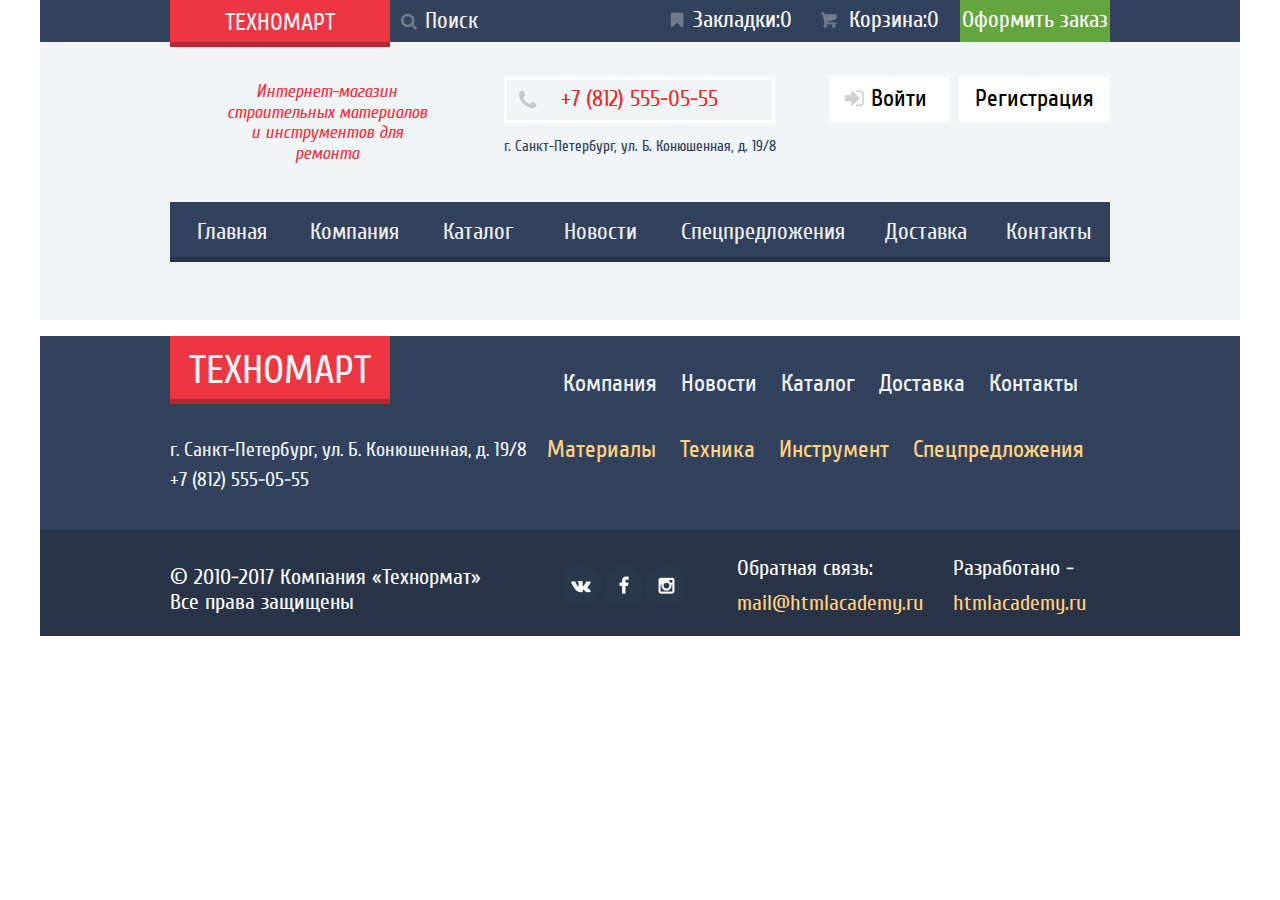
==== catalog.html @ 39a920bc "catalog" ====
<!DOCTYPE HTML>
<html>
<head>
	<meta charset="utf-8">
	<title>catalog</title>
	<link rel="stylesheet" href="css/style.css">
	<link rel="stylesheet" href="css/normalize.css">
</head>
<body>
	<div class="main">
		<header>
			<div class="topnav clearfix">
				<a href="#">
					<div class="logo">техномарт</div>
				</a>
				<div class="mainfind">
					<div class="srch"></div>					
					<form>
						<input type="search" name="find" value="" placeholder="Поиск">
					</form>
				</div>	
				<a href="#">
					<div class="bookmark">
						<div class="bkm"></div>						
						<p>Закладки:0</p>
					</div>
				</a>
				<a href="#">
					<div class="basket">
						<div class="bsk"></div>
						<p>Корзина:0</p>
					</div>
				</a>
				<a href="#">
					<div class="buy">Оформить заказ</div>
				</a>	
			</div>
			<div class="middleheader clearfix">
				<div class="mag">Интернет-магазин строительных материалов и инструментов для ремонта</div>
				<div class="phonecall">
					<img src="img/.icon-phone.png" alt="звонок" width="" height="" class="phone">
					<div class="number">+7 (812) 555-05-55</div>
					<p>г. Санкт-Петербург, ул. Б. Конюшенная, д. 19/8</p>
				</div>
				<div class="authentication">
					<a href="#">
						<div class="enter">
							<div class="login"></div>							
							<p>Войти</p>
						</div>
					</a>
					<a href="#">	
						<div class="reg">Регистрация</div>
					</a>	
				</div>
			</div>
			<br>		
			<nav class="clearfix">
				<a href="index.html">
					<div class="list">Главная</div>
				</a>
				<a href="#">
					<div class="list">Компания</div>
				</a>
				<a href="catalog.html">
					<div class="list">Каталог</div>
				</a>
				<a href="#">
					<div class="list">Новости</div>
				</a>
				<a href="#">
					<div class="list2">Спецпредложения</div>
				</a>
				<a href="#">
					<div class="list">Доставка</div>
				</a>
				<a href="#">
					<div class="list">Контакты</div>
				</a>				
			</nav>
		</header>
		



		<footer>
			<div class="subfooter1">
				<div class="navfooter1">
					<a href="#">
						<div class="logo2">техномарт</div>						
					</a>
					<ul>
						<li><a href="#">Компания</a></li>
						<li><a href="#">Новости</a></li>
						<li><a href="#">Каталог</a></li>
						<li><a href="#">Доставка</a></li>
						<li><a href="#">Контакты</a></li>
					</ul>	
				</div>
				<div class="navfooter2">
					<p>г. Санкт-Петербург, ул. Б. Конюшенная, д. 19/8<br>+7 (812) 555-05-55</p>
					<ul>
						<li><a href="#">Материалы</a></li>
						<li><a href="#">Техника</a></li>
						<li><a href="#">Инструмент</a></li>
						<li><a href="#">Спецпредложения</a></li>
					</ul>
				</div>
			</div>				
			<div class="subfooter2">
				<div class="info2">
					<p>&copy; 2010-2017 Компания &laquo;Технормат&raquo;<br>Все права защищены</p>
					<div class="social">
						<a href="#" class="vk"></a>
						<a href="#" class="facebook"></a>
						<a href="#" class="instagramm"></a>
					</div>	
					<div class="mail">
						<p>Обратная связь:</p>
						<a href="#">mail@htmlacademy.ru</a>
					</div>
					<div class="site">	
						<p>Разработано - </p>
						<a href="#">htmlacademy.ru</a>
					</div>		
				</div>	
			</div>
		</footer>
	</div>
	<script src="js/script.js">
	</script>					
</body>
</html>
---- css/style.css ----
@font-face {
	font-family: "cuprum";
	src: url("../css/cuprum.ttf");
}
@font-face {
	font-family: "cuprum-italic";
	src: url("../css/cuprum-italic.ttf");
}
@font-face {
	font-family: "cuprum-bold";
	src: url("../css/cuprum-bold.ttf");
}
html {
	margin: 0px;
	padding: 0px;
}
body {
	margin: 0px;
	padding: 0px;
}
.clearfix {
    clear: both;
}
.main {
	width: 1200px;
	margin: 0px auto;
	background-color: #ffffff;
}
header {
	width: 1200px;
	height: 320px;
	background-color: #f1f5f7;
}
.topnav {
	width: 1070px;
	height: 42px;
	padding-left: 130px;
	margin-bottom: 0px;
	background-color: #32425c;
}
.logo {
	width: 220px;
	height: 42px;
	float: left;
	background-color: #ee3643;
	border-bottom: 5px solid #b52933;
	text-transform: uppercase;
	text-align: center;
	line-height: 1.9em;
	font-family: "cuprum";
	font-size: 24px;
	color: 	#f1f2f4;
}
.logo:hover {
	background-color: #ca2c37;
}
.logo:active {
	background-color: #ba2732;
}
.mainfind {
	float:left;
}
.srch {	
	position: relative;
	top: 13px;
	left: 10px;
	float: left;	
	width: 17px;
	height: 17px;	
	background-image: url("../img/.icon-search.png");
	background-repeat: no-repeat;
	z-index: 1; 
}
input[placeholder] {
	position: relative;
	top: -17px;
	width: 270px;
	height: 42px;
	padding-left: 35px;
	padding-right: 20px;	
	background-color: #35425c;
	font-size: 23px;
	font-family: "cuprum";		
	border: none;
	outline: none;
}
input::-webkit-input-placeholder {color:#f0f1f2;}
input:focus::-webkit-input-placeholder {color: gray}
input::-moz-placeholder          {color:#f0f1f2;}
input:-moz-placeholder           {color:#f0f1f2;}
input:-ms-input-placeholder      {color:#f0f1f2;}
input[placeholder]:hover {
	background-color: #263041;
}
.mainfind:hover .srch {
	background-image: url("../img/.icon-search white.png");
	background-repeat: no-repeat;
}
input[placeholder]:focus {
	background-color: #ffffff;	
	background-image: url("../img/.icon-search red.png");
	background-position: 10px 13px;
	background-repeat: no-repeat;
	z-index: 2;	
}
.bookmark {
	width: 150px;
	height: 42px;
	font-size: 23px;
	font-family: "cuprum";
	text-align: center;
	float: left;	
}
.bkm {
	float: left;
	position: relative;
	top: 12px;
	left: 10px;
	width: 14px;
	height: 16px;
	background-image: url("../img/.icon-bookmark.png");	
	background-repeat: no-repeat;
}
.bookmark > p {
	color:#ffffff;
	padding: 0px;
	margin: 0px;
	line-height: 1.8em;
}
.bookmark:hover {
	background-color: #212a3a;
}
.bookmark:hover .bkm {
	background-image: url("../img/.icon-bookmark white.png");	
	background-repeat: no-repeat;
}
.bookmark:active {
	background-color: #161d29;	
}
.bookmark:active .bkm {
	background-color: #161d29;
	background-image: url("../img/.icon-bookmark.png");	
	background-repeat: no-repeat;	
}
.bookmark > p:active {
	color:#999ca1;
} 
.basket {
	width: 150px;
	height: 42px;
	font-size: 23px;
	font-family: "cuprum";
	text-align: center;
	float: left;
}
.bsk {
	float: left;
	position: relative;
	top: 12px;
	left: 10px;
	width: 17px;
	height: 16px;
	background-image: url("../img/.icon-basket.png");	
	background-repeat: no-repeat;
}
.basket > p {
	color:#ffffff;
	padding: 0px;
	margin: 0px;
	line-height: 1.8em;
}
.basket:hover {
	background-color: #212a3a;
}
.basket:hover .bsk {
	background-color: #212a3a;
	background-image: url("../img/.icon-basket white.png");	
	background-repeat: no-repeat;
}
.basket:active {
	background-color: #161d29;	
}
.basket:active .bsk {
	background-color: #161d29;		
	background-image: url("../img/.icon-basket.png");	
	background-repeat: no-repeat;
}
.basket > p:active {
	color:#999ca1;
}
.buy {
	width: 150px;
	height: 42px;
	font-size: 23px;
	color:#ffffff;
	font-family: "cuprum";
	text-align: center;
	line-height: 1.8em;
	float: left;
	background-color: #63a63e;
}
.buy:hover {
	background-color: #5fbb2d;
}
.buy:active {
	color: #a4bf94;
	background-color: #63a63e;
}
.middleheader {
	position: relative;
	top: -17px;
	width: 940px;
	margin: 0px auto;
}
.mag {
	width: 213px;
	height: 70px;
	float: left;
	text-align: center;
	font-family: "cuprum-italic";
	font-size: 18px;
	color: #ee3643;
	padding: 50px;
	padding-top: 40px;
}
.phonecall {
	width: 313px;
	height: 125px;
	padding-top: 35px;
	float: left;
	text-align: center;
}
.phonecall > p {
	font-family: "cuprum";
	font-size: 15px;
	color: #32425c;
}
.number {
	width: 265px;
	height: 40px;
	margin: 0px auto;
	border: 3px solid #ffffff;
	color: #e9292a;
	font-family: "cuprum";
	font-size: 23px;
	line-height: 1.7em;
}
.phone {
	float: left;
	position: relative;
	top: 13px;
	left: 35px;
}
.authentication {
	width: 280px;
	height: 125px;
	padding-left: 33px;
	padding-right: 0px;
	padding-top: 35px;
	float: left;
	text-align: center;
}
.login {
	float: left;
	position: relative;
	margin: 0px;
	padding: 0px;
	width: 20px;
	height: 17px;	
	top: 13px;
	left: 15px;
	background-image: url("../img/.icon-login.png");	
	background-repeat: no-repeat;	
}
.enter {
	width: 120px;
	height: 45px;
	background-color: #ffffff;
	float: left;	
	margin-right: 10px;
}
.enter p {
	margin: 0px;
	padding: 0px;
	font-family: "cuprum";
	font-size: 24px;
	color: #000000;
	line-height: 1.8em;
}
.enter:hover .login{
	background-image: url("../img/.icon-login blue.png");	
	background-repeat: no-repeat;	
}
.enter:hover p {
	color: #ee3643;
}
.enter > p:active {
	color: #b2b2b2;
}
.enter:active .login{
	color: #b2b2b2;
	background-image: url("../img/.icon-login.png");	
	background-repeat: no-repeat;
}
.reg {
	width: 150px;
	height: 45px;
	background-color: #ffffff;
	float: left;
	font-family: "cuprum";
	font-size: 24px;
	color: #000000;
	line-height: 1.8em;
}
.reg:hover {
	color: #ee3643;
}
.reg:active {
	color: #b2b2b2;
}
nav {
	position: relative;
	top: -17px;
	width: 940px;
	height: 55px;
	margin: 0px auto;
	background-color: #32425c;
	font-family: "cuprum";
	font-size: 23px;
	text-align: center;
	border-bottom: 5px solid #293449;
}
nav > a {
	text-decoration: none;
	color: #f1f2f4;
}
.list {
	width: 123px;
	line-height: 60px;
	float: left;
}
.list:hover {
	background-color: #293449;
}
.list2 {
	width: 202px;
	line-height: 60px;
	float: left;
}
.list2:hover {
	background-color: #293449;
}
a:active {
	color: #868c95;
}
.banner {
	width: 940px;
	margin: 0px auto;
}
.materials {
	width: 300px;
	height: 123px;
	background-color: #f6b22d;
	float: left;
	margin-top: 60px;
	margin-right: 20px;
}
.materials > p {
	position: relative;
	top: -9px;
	left: 25px;
	font-family: "cuprum-bold";
	font-size: 32px;
	color: #ffffff;
}
.btn1 {
	position: relative;
	top: -32px;
	left: 25px;
	float: left;
	width: 135px;
	height: 38px;
	background-color: #dda028;
	float: left;
	text-align: center;
	text-transform: uppercase;
	line-height: 2.1em;
	font-family: "cuprum";
	font-size: 19px;
	color: #ffffff;
	border-radius: 3px;
}
.btn1:hover {
	background-color: #cccccc;
}
.btn1:active {
	background-color: #b2b2b2;
}
.mrt {
	position: relative;
	top: -67px;
	left: 80px;
}
.new {
	position: relative;
	top: -106px;
	left: 57px;
}
.tools {
	margin-top: 60px;
	margin-right: 20px;
	width: 300px;
	height: 123px;
	background-color: #4aafde;
	float: left;
}
.tools > p {
	position: relative;
	top: -9px;
	left: 25px;
	font-family: "cuprum-bold";
	font-size: 32px;
	color: #ffffff;
}
.tl {
	position: relative;
	top: -67px;
	left: 60px;
}
.btn2 {
	position: relative;
	top: -32px;
	left: 25px;
	float: left;
	width: 135px;
	height: 38px;
	background-color: #429dc7;
	float: left;
	text-align: center;
	text-transform: uppercase;
	line-height: 2.1em;
	font-family: "cuprum";
	font-size: 19px;
	color: #ffffff;
	border-radius: 3px;
}
.btn2:hover {
	background-color: #cccccc;
}
.btn2:active {
	background-color: #b2b2b2;
}
.technics {
	margin-top: 60px;
	width: 300px;
	height: 123px;
	background-color: #cc79d1;
	float: left;
}
.technics > p {
	position: relative;
	top: -9px;
	left: 25px;
	font-family: "cuprum-bold";
	font-size: 32px;
	color: #ffffff;
}
.tech {
	position: relative;
	top: -67px;
	left: 60px;
}
.btn3 {
	position: relative;
	top: -32px;
	left: 25px;
	float: left;
	width: 135px;
	height: 38px;
	background-color: #b76dbc;
	float: left;
	text-align: center;
	text-transform: uppercase;
	line-height: 2.1em;
	font-family: "cuprum";
	font-size: 19px;
	color: #ffffff;
	border-radius: 3px;
}
.btn3:hover {
	background-color: #cccccc;
}
.btn3:active {
	background-color: #b2b2b2;
}
.slider {
	width: 620px;
	height: 266px;
	margin-top: 20px;
	margin-right: 20px;
	float: left;
	background-image: url("../img/slider1.png");
}
.sale {
	margin-top: 20px;
	width: 300px;
	height: 123px;
	background-color: #85d179;
	float: left;
}
.sale > p {
	position: relative;
	top: -9px;
	left: 25px;
	font-family: "cuprum-bold";
	font-size: 32px;
	color: #ffffff;
}
.sl {
	position: relative;
	top: -67px;
	left: 60px;
}
.btn5 {
	position: relative;
	top: -32px;
	left: 25px;
	float: left;
	width: 135px;
	height: 38px;
	background-color: #77bc6d;
	float: left;
	text-align: center;
	text-transform: uppercase;
	line-height: 2.1em;
	font-family: "cuprum";
	font-size: 19px;
	color: #ffffff;
	border-radius: 3px;
}
.btn5:hover {
	background-color: #cccccc;
}
.btn5:active {
	background-color: #b2b2b2;
}
.delivery {
	margin-top: 20px;
	margin-bottom: 53px;
	width: 300px;
	height: 123px;
	background-color: #f6b22d;
	float: left;
}
.delivery > p {
	position: relative;
	top: -9px;
	left: 25px;
	font-family: "cuprum-bold";
	font-size: 32px;
	color: #ffffff;
}
.dlv {
	position: relative;
	top: -67px;
	left: 60px;
}
.btn6 {
	position: relative;
	top: -32px;
	left: 25px;
	float: left;
	width: 135px;
	height: 38px;
	background-color: #dda028;
	float: left;
	text-align: center;
	text-transform: uppercase;
	line-height: 2.1em;
	font-family: "cuprum";
	font-size: 19px;
	color: #ffffff;
	border-radius: 3px;
}
.btn6:hover {
	background-color: #cccccc;
}
.btn6:active {
	background-color: #b2b2b2;
}
.product {
	width: 940px;
	margin: 0px auto;
}
.popular {
	width: 940px;
	height: 90px;
	margin: 0px auto;
	background-color: #f7f3ec;
}
.popular > p {
	display: block;
	float: left;
	margin-top: 24px;
	margin-left: 30px;
	margin-bottom: 0px;	
	padding: 0px;
	font-family: "cuprum";
	font-size: 40px;
	text-transform: uppercase;
	color: #32425c;
}
.popbtn {
	position: relative;
	top: 25px;
	right: 24px;
	width: 253px;
	height: 38px;
	float: right;
	background-color: #ee3643;
	font-family: "cuprum";
	font-size: 19px;
	line-height: 2.2em;
	text-transform: uppercase;
	color: #fde4e6;
	text-align: center;
	border-radius: 3px;	
}
a {
	text-decoration: none;
}
.popbtn:hover {
	background-color: #ca2c37;
}
.popbtn:active {
	background-color: #ba2732;
}
.img {
	width: 215px;
	height: 170px;
	margin: 0px auto;
	border: 1px solid #ffffff;
}
.caption {
	position: relative;
	top: 0px;
	width: 216px;
	margin: 0px auto;
}
.itembtn1 {
	display: none;
	position: relative;
	top: -150px;
	left: 42px;	
	width: 135px;
	height: 36px;
	margin: 0px;
	padding: 0px;
	background-color: #63a63e;
	color: #ffffff;
	font-family: "cuprum";
	font-size: 19px;
	text-align: center;
	text-transform: uppercase;
	line-height: 2.1em;
	border-radius: 3px;
	cursor: pointer;
	box-shadow: 0px 4px 0px 0px #367315;
}
.itembtn1:hover {
	background-color: #5fbb2d;
} 
.itembtn1:hover .bsk {
	background-color: #5fbb2d;
	background-image: url("../img/.icon-basket white.png");	
	background-repeat: no-repeat;
} 
.itembtn1:active {
	background-color: #518534;	
}
.itembtn1:active .bsk{
	background-color: #518534;
	background-image: url("../img/.icon-basket.png");	
	background-repeat: no-repeat;
}
.itembtn2 {
	display: none;
	position: relative;
	top: -140px;
	left: 42px;	
	width: 129px;
	height: 32px;
	background-color: #ffffff;
	color: #32425c;
	font-family: "cuprum";
	font-size: 19px;
	text-align: center;
	text-transform: uppercase;
	line-height: 1.7em;
	border-radius: 3px;
	cursor: pointer;
	border: 3px solid #63a63e;
}
.itembtn2:hover {
	border: 3px solid #32425c;
} 
.itembtn2:active {
	border: 3px solid #c1c6ce;
	color: #c1c6ce;
}
.pic1 {
	position: relative;
	
}
.pic2 {
	position: relative;
	top: 25px;	
}
.pic3 {
	position: relative;
	top: 15px;
}
.pic4 {
	position: relative;
	top: 25px;
}	
.item {
	width: 216px;
	height: 316px;
	margin-top: 20px;
	margin-right: 20px; 
	margin-bottom: 21px;
	float: left;
	text-align: center;
	border: 2px solid #e5e5e5;
}
.item:hover {
	box-shadow: 0px 0px 20px 2px gray;
	border: 2px solid #ffffff;
}
.item:hover .pic1 {
	display: none;
}
.item:hover .pic2 {
	display: none;
}
.item:hover .pic3 {
	display: none;
}
.item:hover .pic4 {
	display: none;
}
.item:hover .itembtn1 {
	display: block;
	top: 25px;
}
.item:hover .itembtn2 {
	display: block;
	top: 35px;
}
.item > a {
	cursor: default;
}
.item:nth-child(5) {
	margin-right: 0px;
}
.name {
	margin: 0px;
	padding: 0px;
	font-family: "cuprum";
	font-size: 24px;
	color: #000000;
}
.pricethrough {
	margin: 0px;
	padding: 0px;
	font-family: "cuprum";
	font-size: 23px;
	color: #999999;
	text-decoration: line-through;
}
.price {
	position: relative;
	top: 0px;
	left: 38px;
	width: 140px;
	height: 38px;
	font-family: "cuprum";
	font-size: 23px;
	text-align: center;
	line-height: 1.7em;
	color: #ffffff;
	background-image: url("../img/price.png");
}
.itemnew {
	position: relative;
	top: -2px;
	left: 80px;
	z-index: 1;
}
.img4 {
	position: relative;
	top: -64px;
	width: 215px;
	height: 170px;
	margin: 0px auto;
	border: 1px solid #ffffff;
}
.caption4 {
	position: relative;
	top: -64px;
	width: 216px;
	margin: 0px auto;
}
.pricethrough4 {
	margin: 27px;
	/*padding: 0px;*/
	font-family: "cuprum";
	font-size: 23px;
	color: #999999;
	text-decoration: line-through;
}
.manufacture {
	width: 940px;
	margin: 0px auto;
}
.brand1 {
	width: 214px;
	height: 85px;
	margin-top: 20px;
	margin-right: 20px;
	text-align: center;
	padding-top: 54px;
	float: left;
	border: 3px solid #e5e5e5; 
}
.brand1:hover {
	box-shadow: 0px 0px 20px 2px gray;
	border: 3px solid #ffffff;
}
.brand1:active {
	opacity: 0.5;
}
.brand2 {
	width: 214px;
	height: 89px;
	margin-top: 20px;
	margin-right: 20px;
	text-align: center;
	padding-top: 50px;
	float: left;
	border: 3px solid #e5e5e5; 
}
.brand2:hover {
	box-shadow: 0px 0px 20px 2px gray;
	border: 3px solid #ffffff;
}
.brand2:active {
	opacity: 0.5;
}
.brand3 {
	width: 214px;
	height: 92px;
	margin-top: 20px;
	margin-right: 20px;
	text-align: center;
	padding-top: 47px;
	float: left;
	border: 3px solid #e5e5e5; 
}
.brand3:hover {
	box-shadow: 0px 0px 20px 2px gray;
	border: 3px solid #ffffff;
}
.brand3:active {
	opacity: 0.5;
}
.brand4 {
	width: 214px;
	height: 121px;
	margin-top: 20px;
	margin-right: 0px;
	text-align: center;
	padding-top: 18px;
	float: left;
	border: 3px solid #e5e5e5; 
}
.brand4:hover {
	box-shadow: 0px 0px 20px 2px gray;
	border: 3px solid #ffffff;
}
.brand4:active {
	opacity: 0.5;
}
.brand5 {
	width: 214px;
	height: 84px;
	margin-top: 20px;
	margin-right: 20px;
	text-align: center;
	padding-top: 55px;
	float: left;
	border: 3px solid #e5e5e5; 
}
.brand5:hover {
	box-shadow: 0px 0px 20px 2px gray;
	border: 3px solid #ffffff;
}
.brand5:active {
	opacity: 0.5;
}
.brand6 {
	width: 214px;
	height: 104px;
	margin-top: 20px;
	margin-right: 20px;
	text-align: center;
	padding-top: 35px;
	float: left;
	border: 3px solid #e5e5e5; 
}
.brand6:hover {
	box-shadow: 0px 0px 20px 2px gray;
	border: 3px solid #ffffff;
}
.brand6:active {
	opacity: 0.5;
}
.brand7 {
	width: 214px;
	height: 114px;
	margin-top: 20px;
	margin-right: 20px;
	text-align: center;
	padding-top: 25px;
	float: left;
	border: 3px solid #e5e5e5; 
}
.brand7:hover {
	box-shadow: 0px 0px 20px 2px gray;
	border: 3px solid #ffffff;
}
.brand7:active {
	opacity: 0.5;
}
.brand8 {
	width: 214px;
	height: 104px;
	margin-top: 20px;
	margin-right: 0px;
	margin-bottom: 85px;
	text-align: center;
	padding-top: 35px;
	float: left;
	border: 3px solid #e5e5e5; 
}
.brand8:hover {
	box-shadow: 0px 0px 20px 2px gray;
	border: 3px solid #ffffff;
}
.brand8:active {
	opacity: 0.5;
}
.service {
	width: 1200px;
	height: 525px;
	background-color: #f2f6f8;
}
.subservice {
	position: relative;
	top: 30px;
	width: 940px;
	height: 420px;
	margin: 0px auto;
	/*border: 1px solid red;*/
}
.subservice > p {
	margin: 0px;
	padding: 0px;
}
.text1 {
	font-family: "cuprum";
	font-size: 40px;
	line-height: 2em;
	text-transform: uppercase;
	color: #000000;
}
.text2 {
	display: block;
	font-family: "cuprum";
	font-size: 17px;
	line-height: 1.5em;
	color: #000000;
}
.modal {
	width: 240px;
	height: 250px;
	margin-top: 10px;
	padding-top: 60px;
	float: left;
	/*border: 1px solid red;*/
}
.modalbtn1 {
	width: 217px;
	height: 60px;
	padding-left: 23px;
	background-color: #32425c;
	text-align: left;
	font-family: "cuprum-bold";
	font-size: 26px;
	line-height: 2.3em;
	color: #ffffff;
	cursor: pointer;
	border-top: 1px solid #405069;
	border-bottom: 1px solid #293449;
}
.modalbtn1:hover {
	background-color: #293449;
}
.modalbtn1:active {
	background-color: #ffffff;
	color: #32425c;
	border-top: 1px solid #ffffff;
	border-bottom: 1px solid #ffffff;
}
.modalbtn2 {
	width: 217px;
	height: 60px;
	padding-left: 23px;
	background-color: #32425c;
	text-align: left;
	font-family: "cuprum-bold";
	font-size: 26px;
	line-height: 2.3em;
	color: #ffffff;
	cursor: pointer;
	border-top: 1px solid #405069;
	border-bottom: 1px solid #293449;
}
.modalbtn2:hover {
	background-color: #293449;
}
.modalbtn2:active {
	background-color: #ffffff;
	color: #32425c;
	border-top: 1px solid #ffffff;
	border-bottom: 1px solid #ffffff;
}
.modalbtn3 {
	width: 217px;
	height: 60px;
	padding-left: 23px;
	background-color: #32425c;
	text-align: left;
	font-family: "cuprum-bold";
	font-size: 26px;
	line-height: 2.3em;
	color: #ffffff;
	cursor: pointer;
	border-top: 1px solid #405069;
	border-bottom: 1px solid #293449;
}
.modalbtn3:hover {
	background-color: #293449;
}
.modalbtn3:active {
	background-color: #ffffff;
	color: #32425c;
	border-top: 1px solid #ffffff;
	border-bottom: 1px solid #ffffff;
}
.window1 {	
	display: none;
	position: relative;
	top: 10px;
	left: 240px;
	width: 700px;
	height: 310px;
	border: 1px solid #f2f6f8;
	box-shadow: -3px 0 5px -4px;
	background-image: url("../img/Layer1.png");
	background-position: 233px 78px;
	background-repeat: no-repeat;
}
.window1.show{
	display: block;		
}	
.window2 {	
	display: none;	
	position: relative;
	top: 10px;
	left: 240px;
	width: 700px;
	height: 310px;
	border: 1px solid #f2f6f8;
	box-shadow: -3px 0 5px -4px;
	background-image: url("../img/Layer2.png");
	background-position: 320px 78px;
	background-repeat: no-repeat;
}
.window2.show{
	display: block;		
}
.window3 {	
	display: none;
	position: relative;
	top: 10px;
	left: 240px;
	width: 700px;
	height: 310px;
	border: 1px solid #f2f6f8;
	box-shadow: -3px 0 5px -4px;
	background-image: url("../img/Layer3.png");
	background-position: 233px 78px;
	background-repeat: no-repeat;
}
.window3.show{
	display: block;		
}
.windowtext1 {
	position: relative;
	left: -163px;
	display: block;
	font-family: "cuprum";
	font-size: 40px;
	line-height: 1.0em;
	text-transform: uppercase;
	color: #32425c;
}
.windowtext2 {
	position: relative;
	left: -163px;
	top: -15px;
	display: block;
	margin: 0px;
	padding: 0px;
	font-family: "cuprum";
	font-size: 14px;
	text-align: left;
	line-height: 1.85em;
	text-transform: uppercase;
	color: black;
}
.windowbtn {
	position: relative;
	top: 30px;
	left: 80px;
	width: 195px;
	height: 38px;
	background-color: #ee3643;
	border-radius: 3px;
	font-family: "cuprum";
	font-size: 19px;
	text-align: center;
	text-transform: uppercase;
	line-height: 2.1em;
	color: black;
}
.windowbtn:hover {	
	background-color: #ca2c37;	
}
.windowbtn:active {	
	background-color: #ba2732;	
}
.info{
	width: 1200px;
	height: 538px;
}
.subinfo {
	width: 940px;
	height: 800px;
	margin: 0px auto;
}
.infoleft {
	width: 470px;
	margin-top: 10px;
	float: left;
}
.inforight {
	width: 300px;
	margin-top: 10px;
	padding-left: 170px;
	float: left;
}
.infobtn1 {		
	width: 220px;
	height: 38px;
	background-color: #ee3643;
	border-radius: 3px;
	font-family: "cuprum";
	font-size: 19px;
	text-align: center;
	text-transform: uppercase;
	line-height: 2.1em;
	color: #fde4e6;
}
.infobtn1:hover {
	background-color: #ca2c37;
}
.infobtn1:active {
	background-color: #ba2732;
}
.infobtn2 {
	width: 300px;
	height: 38px;
	background-color: #ee3643;
	border-radius: 3px;
	font-family: "cuprum";
	font-size: 19px;
	text-align: center;
	text-transform: uppercase;
	line-height: 2.1em;
	color: #fde4e6;
}
.infobtn2:hover {
	background-color: #ca2c37;
}
.infobtn2:active {
	background-color: #ba2732;
}
.infotext1 {
	font-family: "cuprum";
	font-size: 36px;
	text-transform: uppercase;
	color: #000000;
	line-height: 1.5em;
}
.infotext2 {
	font-family: "cuprum";
	font-size: 14px;
	color: #000000;
	line-height: 1.5em;
}
.infotext3 {
	font-family: "cuprum";
	font-size: 21px;
	line-height: 1em;
	color: #000000;
}
.dash {
	color: #fb565a;
}
.map {	
	margin-top: 10px;
	margin-bottom: 34px;	
}
footer {
	width: 1200px;
	height: 300px;
}
.subfooter1 {
	width: 1200px;
	height: 194px;
	background-color: #32425c;
}
.subfooter2 {
	width: 1200px;
	height: 106px;
	background-color: #293449;
}
.navfooter1 {
	width: 940px;
	height: 63px;
	margin: 0px auto;
}
.navfooter2 {
	width: 940px;
	margin: 0px auto;
}
.logo2 {
	width: 220px;
	height: 63px;
	float: left;
	margin-right: 153px;
	margin-top: 0px;
	background-color: #ee3643;
	border-bottom: 5px solid #b52933;
	text-transform: uppercase;
	text-align: center;
	line-height: 1.7em;
	font-family: "cuprum";
	font-size: 40px;
	color: 	#f1f2f4;
}
.logo2:hover {
	background-color: #ca2c37;
}
.logo2:active {
	background-color: #ba2732;
}
li {
	display: inline-block;
	margin-left: 20px;
}
.navfooter1 a {
	font-family: "cuprum";
	font-size: 24px;
	color: #f1f5f7;
	line-height: 4em;	
}
.navfooter1 a:hover {
	text-decoration: underline;	
}
.navfooter1 a:active {
	text-decoration: underline;
	color: #929caa;	
}
.navfooter2 a {
	font-family: "cuprum";
	font-size: 24px;
	color: #ffd180;
	line-height: 2.9em;
}
.navfooter2 a:hover {
	text-decoration: underline;	
}
.navfooter2 a:active {
	text-decoration: underline;
	color: #998a6e;	
}
.navfooter2 > p {
	display: block;
	float: left;
	font-family: "cuprum";
	font-size: 20px;
	color: #f1f5f7;
	line-height: 1.5em;
}
.info2 {
	width: 940px;
	margin: 0px auto;
}
.info2 > p {
	display: block;
	position: relative;
	float: left;
	top: 35px;
	margin: 0px;
	padding: 0px;
	font-family: "cuprum";
	font-size: 22px;
	color: #ffffff;
}
.social {
	position: relative;
	top: 35px;
	float: left;
	margin-left: 80px;
	margin-right: 50px;	
}
.vk {
	display: block;
	float: left;
	width: 42px;
	height: 42px;
	background-image: url("../img/vk.png");
	background-repeat: no-repeat; 
}
.vk:hover {
	background-image: url("../img/vkred.png");
	background-repeat: no-repeat; 
}
.facebook {
	display: block;
	float: left;
	width: 42px;
	height: 42px;
	background-image: url("../img/facebook.png");
	background-repeat: no-repeat;
}
.facebook:hover {
	background-image: url("../img/facebookred.png");
	background-repeat: no-repeat; 
}
.instagramm {
	display: block;
	float: left;
	width: 42px;
	height: 42px;
	background-image: url("../img/instagramm.png");
	background-repeat: no-repeat;
}
.instagramm:hover {
	background-image: url("../img/instagrammred.png");
	background-repeat: no-repeat;
}
.mail {
	position: relative;
	top: 15px;
	float: left;
	margin-right: 30px;
}
.mail > p {
	font-family: "cuprum";
	font-size: 22px;
	color: #ffffff;
	line-height: 0.1em;
}
.mail > a {
	font-family: "cuprum";
	font-size: 22px;
	color: #ffd180;
}
.mail > a:hover {
	text-decoration: underline;
}
.mail > a:active {
	text-decoration: none;
	color: #ee3643;
}
.site {
	position: relative;
	top: 15px;
	float: left;
}
.site > p {
	font-family: "cuprum";
	font-size: 22px;
	color: #ffffff;
	line-height: 0.1em;
}
.site > a {
	font-family: "cuprum";
	font-size: 22px;
	color: #ffd180;
}
.site > a:hover {
	text-decoration: underline;
}
.site > a:active {
	text-decoration: none;
	color: #ee3643;
}
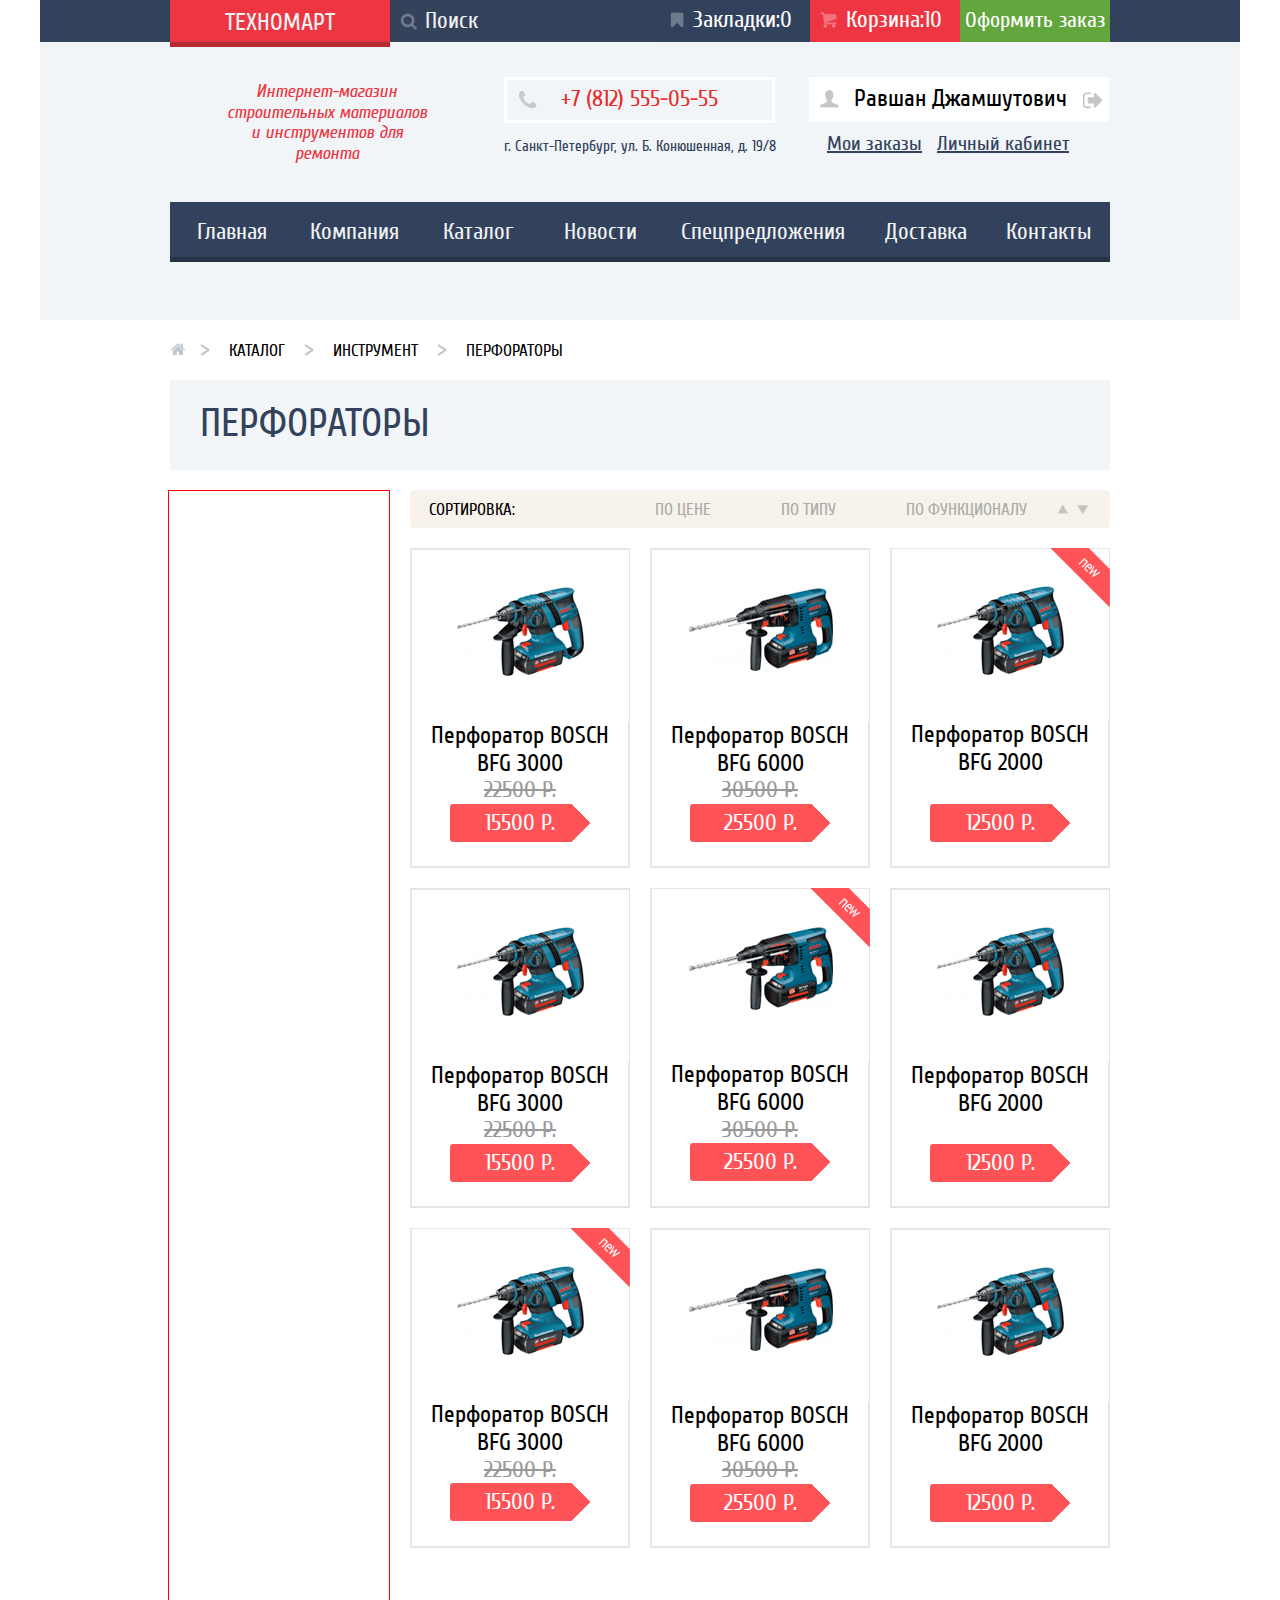
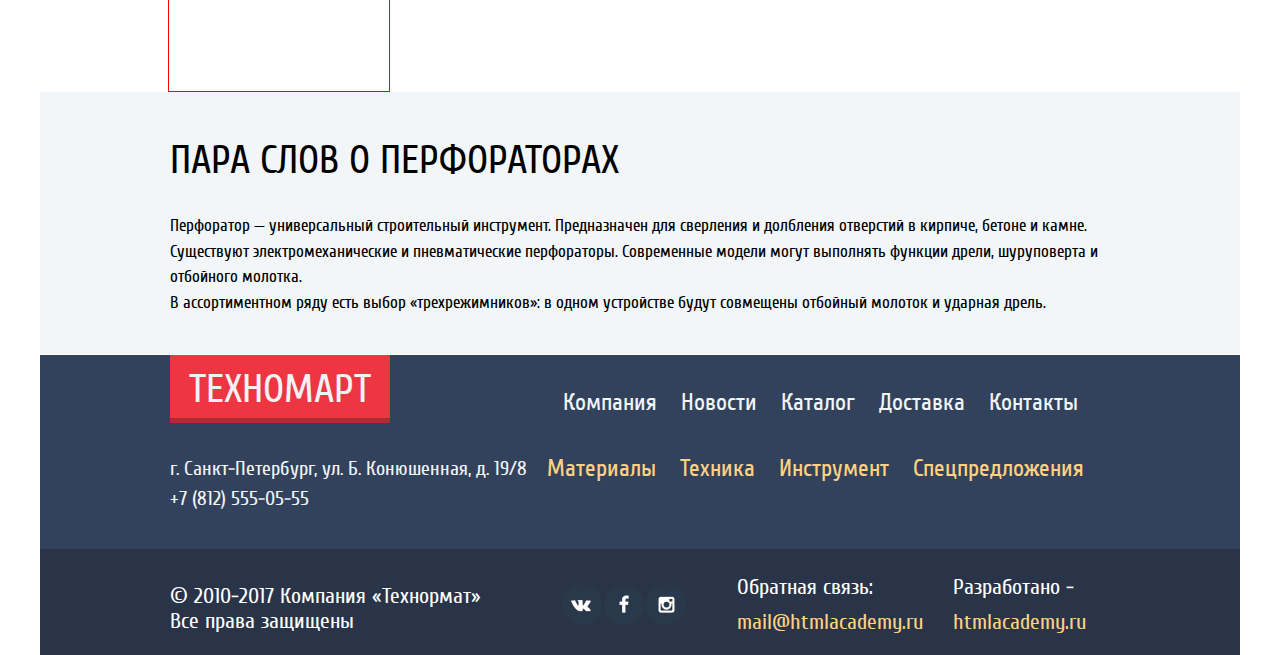
==== commit 4ab3937c: "catalog" ====
--- a/catalog.html
+++ b/catalog.html
@@ -26,9 +26,9 @@
 					</div>
 				</a>
 				<a href="#">
-					<div class="basket">
+					<div class="basket2">
 						<div class="bsk"></div>
-						<p>Корзина:0</p>
+						<p>Корзина:10</p>
 					</div>
 				</a>
 				<a href="#">
@@ -42,16 +42,18 @@
 					<div class="number">+7 (812) 555-05-55</div>
 					<p>г. Санкт-Петербург, ул. Б. Конюшенная, д. 19/8</p>
 				</div>
-				<div class="authentication">
+				<div class="authentication2">
 					<a href="#">
-						<div class="enter">
-							<div class="login"></div>							
-							<p>Войти</p>
+						<div class="private">
+							<div class="user"></div>
+							<p>Равшан Джамшутович</p>
+							<a href="#">	
+								<div class="logout"></div>
+							</a>	
 						</div>
-					</a>
-					<a href="#">	
-						<div class="reg">Регистрация</div>
 					</a>	
+					<a href="#" class="order">Мои заказы</a>
+					<a href="#" class="room">Личный кабинет</a>					
 				</div>
 			</div>
 			<br>		
@@ -79,12 +81,238 @@
 				</a>				
 			</nav>
 		</header>
-		
+		<article>
+			<div class="way">
+				<a href="#">
+					<div class="home"></div>
+				</a>	
+				<a href="#" class="wayicon">></a>
+				<a href="#" class="waytext">каталог</a>
+				<a href="#" class="wayicon">></a>
+				<a href="#" class="waytext">инструмент</a>
+				<a href="#" class="wayicon">></a>
+				<a href="#" class="waytext">перфораторы</a>
+			</div>
+			<div class="nametool">
+				<p>перфораторы</p>
+			</div>
+			<div class="market">
+				<div class="category">
 
-
-
+				</div>
+				<div class="catalog">
+					<div class="sorting">
+						<p class="sortingtext1">сортировка:</p>
+						<p class="sortingtext2">по цене</p>
+						<p class="sortingtext3">по типу</p>
+						<p class="sortingtext4">по функционалу</p>
+						<div class="sortup"></div>
+						<div class="sortdown"></div>
+					</div>
+					<div class="itemcatalog">
+						<a href="#">
+							<div class="img">
+								<img src="img/BFG3000.png" alt="BFG3000" width="" height="" class="pic2">							
+								<a href="#">
+									<div class="itembtn1">
+										<div class="bsk"></div>								
+										<p>купить</p>
+									</div>
+								</a>
+								<a href="#">	
+									<div class="itembtn2">в закладки</div>
+								</a>
+							</div>
+							<div class="caption">					
+								<p class="name">Перфоратор BOSCH BFG 3000</p>
+								<p class="pricethrough">22500 Р.</p>
+								<div class="price">15500 Р.</div>
+							</div>	
+						</a>	
+					</div>
+					<div class="itemcatalog">
+						<a href="#">
+							<div class="img">
+								<img src="img/BFG6000.png" alt="BFG6000" width="" height="" class="pic3">							
+								<a href="#">
+									<div class="itembtn1">
+										<div class="bsk"></div>								
+										<p>купить</p>
+									</div>
+								</a>
+								<a href="#">	
+									<div class="itembtn2">в закладки</div>
+								</a>
+							</div>
+							<div class="caption">					
+								<p class="name">Перфоратор BOSCH BFG 6000</p>
+								<p class="pricethrough">30500 Р.</p>
+								<div class="price">25500 Р.</div>
+							</div>	
+						</a>	
+					</div>
+					<div class="itemcatalog">
+						<a href="#">
+							<img src="img/new.png" alt="новый" width="" height="" class="itemnew">
+							<div class="img4">
+								<img src="img/BFG2000.png" alt="BFG2000" width="" height="" class="pic4">
+								<a href="#">
+									<div class="itembtn1">
+										<div class="bsk"></div>								
+										<p>купить</p>
+									</div>
+								</a>
+								<a href="#">	
+									<div class="itembtn2">в закладки</div>
+								</a>
+							</div>
+							<div class="caption4">					
+								<p class="name">Перфоратор BOSCH BFG 2000</p>
+								<p class="pricethrough4"></p>
+								<div class="price">12500 Р.</div>
+							</div>		
+						</a>	
+					</div>
+					<div class="itemcatalog">
+						<a href="#">
+							<div class="img">
+								<img src="img/BFG3000.png" alt="BFG3000" width="" height="" class="pic2">							
+								<a href="#">
+									<div class="itembtn1">
+										<div class="bsk"></div>								
+										<p>купить</p>
+									</div>
+								</a>
+								<a href="#">	
+									<div class="itembtn2">в закладки</div>
+								</a>
+							</div>
+							<div class="caption">					
+								<p class="name">Перфоратор BOSCH BFG 3000</p>
+								<p class="pricethrough">22500 Р.</p>
+								<div class="price">15500 Р.</div>
+							</div>	
+						</a>	
+					</div>
+					<div class="itemcatalog">
+						<a href="#">
+							<img src="img/new.png" alt="новый" width="" height="" class="itemnew">
+							<div class="img4">
+								<img src="img/BFG6000.png" alt="BFG6000" width="" height="" class="pic3">							
+								<a href="#">
+									<div class="itembtn1">
+										<div class="bsk"></div>								
+										<p>купить</p>
+									</div>
+								</a>
+								<a href="#">	
+									<div class="itembtn2">в закладки</div>
+								</a>
+							</div>
+							<div class="caption4">					
+								<p class="name">Перфоратор BOSCH BFG 6000</p>
+								<p class="pricethrough">30500 Р.</p>
+								<div class="price">25500 Р.</div>
+							</div>	
+						</a>	
+					</div>
+					<div class="itemcatalog">
+						<a href="#">
+							<div class="img">
+								<img src="img/BFG2000.png" alt="BFG2000" width="" height="" class="pic2">							
+									<a href="#">
+										<div class="itembtn1">
+											<div class="bsk"></div>								
+											<p>купить</p>
+										</div>
+									</a>
+								<a href="#">	
+									<div class="itembtn2">в закладки</div>
+								</a>
+							</div>
+							<div class="caption">					
+								<p class="name">Перфоратор BOSCH BFG 2000</p>
+								<p class="pricethrough4"></p>
+								<div class="price">12500 Р.</div>
+							</div>	
+						</a>	
+					</div>
+					<div class="itemcatalog">
+						<a href="#">
+							<img src="img/new.png" alt="новый" width="" height="" class="itemnew">
+							<div class="img4">
+								<img src="img/BFG3000.png" alt="BFG3000" width="" height="" class="pic2">							
+									<a href="#">
+										<div class="itembtn1">
+											<div class="bsk"></div>								
+											<p>купить</p>
+										</div>
+									</a>
+								<a href="#">	
+									<div class="itembtn2">в закладки</div>
+								</a>
+							</div>
+							<div class="caption4">					
+								<p class="name">Перфоратор BOSCH BFG 3000</p>
+								<p class="pricethrough">22500 Р.</p>
+								<div class="price">15500 Р.</div>
+							</div>	
+						</a>	
+					</div>
+					<div class="itemcatalog">
+						<a href="#">
+							<div class="img">
+								<img src="img/BFG6000.png" alt="BFG6000" width="" height="" class="pic3">							
+								<a href="#">
+									<div class="itembtn1">
+										<div class="bsk"></div>								
+										<p>купить</p>
+									</div>
+								</a>
+								<a href="#">	
+									<div class="itembtn2">в закладки</div>
+								</a>
+							</div>
+							<div class="caption">					
+								<p class="name">Перфоратор BOSCH BFG 6000</p>
+								<p class="pricethrough">30500 Р.</p>
+								<div class="price">25500 Р.</div>
+							</div>	
+						</a>	
+					</div>
+					<div class="itemcatalog">
+						<a href="#">
+							<div class="img">
+								<img src="img/BFG2000.png" alt="BFG2000" width="" height="" class="pic2">							
+								<a href="#">
+									<div class="itembtn1">
+										<div class="bsk"></div>								
+										<p>купить</p>
+									</div>
+								</a>
+								<a href="#">	
+									<div class="itembtn2">в закладки</div>
+								</a>
+							</div>
+							<div class="caption">					
+								<p class="name">Перфоратор BOSCH BFG 2000</p>
+								<p class="pricethrough4"></p>
+								<div class="price">12500 Р.</div>
+							</div>	
+						</a>	
+					</div>			
+				</div>	
+		</article>
+		<section class="inform clearfix">
+			<div class="word">
+				<p class="wordtext1">пара слов о перфораторах</p>
+				<p class="wordtext2">Перфоратор — универсальный строительный инструмент. Предназначен для сверления и долбления отверстий в кирпиче, бетоне и камне.</p>
+				<p class="wordtext2">Существуют электромеханические и пневматические перфораторы. Современные модели могут выполнять функции дрели, шуруповерта и отбойного молотка.</p>				
+				<p class="wordtext2">В ассортиментном ряду есть выбор «трехрежимников»: в одном устройстве будут совмещены отбойный молоток и ударная дрель.</p>	
+			</div>	
+		</section>
 		<footer>
-			<div class="subfooter1">
+			<div class="subfooter1 clearfix">
 				<div class="navfooter1">
 					<a href="#">
 						<div class="logo2">техномарт</div>						
@@ -127,7 +355,6 @@
 			</div>
 		</footer>
 	</div>
-	<script src="js/script.js">
-	</script>					
+	<script src="js/scriptcatalog.js"></script>					
 </body>
 </html>--- a/css/style.css
+++ b/css/style.css
@@ -191,11 +191,11 @@
 .buy {
 	width: 150px;
 	height: 42px;
-	font-size: 23px;
+	font-size: 22px;
 	color:#ffffff;
 	font-family: "cuprum";
 	text-align: center;
-	line-height: 1.8em;
+	line-height: 1.9em;
 	float: left;
 	background-color: #63a63e;
 }
@@ -389,6 +389,9 @@
 	font-size: 19px;
 	color: #ffffff;
 	border-radius: 3px;
+	cursor: pointer;
+	border: none;
+	outline: none;
 }
 .btn1:hover {
 	background-color: #cccccc;
@@ -443,6 +446,9 @@
 	font-size: 19px;
 	color: #ffffff;
 	border-radius: 3px;
+	cursor: pointer;
+	border: none;
+	outline: none;
 }
 .btn2:hover {
 	background-color: #cccccc;
@@ -486,6 +492,9 @@
 	font-size: 19px;
 	color: #ffffff;
 	border-radius: 3px;
+	cursor: pointer;
+	border: none;
+	outline: none;
 }
 .btn3:hover {
 	background-color: #cccccc;
@@ -493,13 +502,112 @@
 .btn3:active {
 	background-color: #b2b2b2;
 }
-.slider {
+.slider1 {
+	display: block;
 	width: 620px;
 	height: 266px;
 	margin-top: 20px;
 	margin-right: 20px;
 	float: left;
-	background-image: url("../img/slider1.png");
+	background-image: url("../img/slider1.png");	
+}
+.slider1.show {
+	display: none;
+}
+.slider2 {
+	display: none;	
+	width: 620px;
+	height: 266px;
+	margin-top: 20px;
+	margin-right: 20px;
+	float: left;
+	background-image: url("../img/slider2.png");
+}
+.slider2.show {
+	display: block;
+}
+.dots1 {
+	position: relative;
+	top: 125px;
+	left: 55px;
+	margin-right: 10px;
+}
+.dots2 {
+	position: relative;
+	top: 125px;
+	left: 55px;
+	margin-right: 10px;
+}
+.indicator1 {
+	position: relative;
+	top: 123px;
+	left: 9px;		
+}
+.indicator2 {
+	position: relative;
+	top: 123px;
+	left: 33px;		
+}
+.slidetxt1 {
+	position: relative;
+	top: 23px;
+	left: 26px;
+	display: block;
+	font-family: "cuprum-bold";
+	font-size: 40px;
+	color: #ffffff;
+	margin: 0px;
+	padding: 0px;
+	text-transform: uppercase;
+}
+.slidetxt2 {
+	position: relative;
+	top: 20px;
+	left: 26px;
+	display: block;
+	font-family: "cuprum";
+	font-size: 24px;
+	color: #ffffff;
+	margin: 0px;
+	padding: 0px;	
+}
+.slideleft, .slideleft2 {
+	position: relative;
+	top: 37px;
+	left: 25px;	
+	float: left;
+	cursor: pointer;
+}
+.slideright, .slideright2 {
+	position: relative;
+	top: 37px;
+	left: 552px;	
+	float: left;
+	cursor: pointer;
+}
+.slidebtn {
+	position: relative;
+	top: 126px;
+	left: -18px;
+	width: 195px;
+	height: 38px;
+	background-color: #ee3643;
+	border-radius: 3px;
+	font-family: "cuprum";
+	font-size: 19px;
+	text-align: center;
+	text-transform: uppercase;
+	line-height: 1.8em;
+	color: #ffffff;
+	cursor: pointer;
+	border: none;
+	outline: none;
+}
+.slidebtn:hover {
+	background-color: #ca2c37;	
+}
+.slidebtn:active {
+	background-color: #ba2732;
 }
 .sale {
 	margin-top: 20px;
@@ -537,6 +645,9 @@
 	font-size: 19px;
 	color: #ffffff;
 	border-radius: 3px;
+	cursor: pointer;
+	border: none;
+	outline: none;
 }
 .btn5:hover {
 	background-color: #cccccc;
@@ -581,6 +692,9 @@
 	font-size: 19px;
 	color: #ffffff;
 	border-radius: 3px;
+	cursor: pointer;
+	border: none;
+	outline: none;
 }
 .btn6:hover {
 	background-color: #cccccc;
@@ -624,7 +738,10 @@
 	text-transform: uppercase;
 	color: #fde4e6;
 	text-align: center;
-	border-radius: 3px;	
+	border-radius: 3px;
+	cursor: pointer;
+	border: none;
+	outline: none;	
 }
 a {
 	text-decoration: none;
@@ -664,7 +781,7 @@
 	text-transform: uppercase;
 	line-height: 2.1em;
 	border-radius: 3px;
-	cursor: pointer;
+	cursor: pointer;	
 	box-shadow: 0px 4px 0px 0px #367315;
 }
 .itembtn1:hover {
@@ -698,7 +815,7 @@
 	text-transform: uppercase;
 	line-height: 1.7em;
 	border-radius: 3px;
-	cursor: pointer;
+	cursor: pointer;	
 	border: 3px solid #63a63e;
 }
 .itembtn2:hover {
@@ -710,8 +827,7 @@
 }
 .pic1 {
 	position: relative;
-	
-}
+	}
 .pic2 {
 	position: relative;
 	top: 25px;	
@@ -1009,15 +1125,15 @@
 	font-family: "cuprum-bold";
 	font-size: 26px;
 	line-height: 2.3em;
-	color: #ffffff;
-	cursor: pointer;
+	color: #ffffff;	
 	border-top: 1px solid #405069;
 	border-bottom: 1px solid #293449;
+	cursor: pointer;	
 }
 .modalbtn1:hover {
 	background-color: #293449;
 }
-.modalbtn1:active {
+.modalbtn1.active {
 	background-color: #ffffff;
 	color: #32425c;
 	border-top: 1px solid #ffffff;
@@ -1032,15 +1148,15 @@
 	font-family: "cuprum-bold";
 	font-size: 26px;
 	line-height: 2.3em;
-	color: #ffffff;
-	cursor: pointer;
+	color: #ffffff;	
 	border-top: 1px solid #405069;
 	border-bottom: 1px solid #293449;
+	cursor: pointer;	
 }
 .modalbtn2:hover {
 	background-color: #293449;
 }
-.modalbtn2:active {
+.modalbtn2.active {
 	background-color: #ffffff;
 	color: #32425c;
 	border-top: 1px solid #ffffff;
@@ -1055,15 +1171,15 @@
 	font-family: "cuprum-bold";
 	font-size: 26px;
 	line-height: 2.3em;
-	color: #ffffff;
-	cursor: pointer;
+	color: #ffffff;	
 	border-top: 1px solid #405069;
 	border-bottom: 1px solid #293449;
+	cursor: pointer;	
 }
 .modalbtn3:hover {
 	background-color: #293449;
 }
-.modalbtn3:active {
+.modalbtn3.active {
 	background-color: #ffffff;
 	color: #32425c;
 	border-top: 1px solid #ffffff;
@@ -1084,6 +1200,9 @@
 }
 .window1.show{
 	display: block;		
+}
+.window1.hide{
+	display: none;		
 }	
 .window2 {	
 	display: none;	
@@ -1101,6 +1220,9 @@
 .window2.show{
 	display: block;		
 }
+.window2.hide{
+	display: none;		
+}
 .window3 {	
 	display: none;
 	position: relative;
@@ -1117,6 +1239,9 @@
 .window3.show{
 	display: block;		
 }
+.window3.hide{
+	display: none;		
+}
 .windowtext1 {
 	position: relative;
 	left: -163px;
@@ -1132,19 +1257,21 @@
 	left: -163px;
 	top: -15px;
 	display: block;
+	float: left;
+	width: 400px;
 	margin: 0px;
 	padding: 0px;
-	font-family: "cuprum";
-	font-size: 14px;
+	padding-left: 0px;
+	font-family: "cuprum";
+	font-size: 16px;
 	text-align: left;
-	line-height: 1.85em;
-	text-transform: uppercase;
+	line-height: 1.85em;	
 	color: black;
 }
 .windowbtn {
 	position: relative;
 	top: 30px;
-	left: 80px;
+	left: -163px;
 	width: 195px;
 	height: 38px;
 	background-color: #ee3643;
@@ -1154,7 +1281,10 @@
 	text-align: center;
 	text-transform: uppercase;
 	line-height: 2.1em;
-	color: black;
+	color: #ffffff;
+	cursor: pointer;
+	border: none;
+	outline: none;
 }
 .windowbtn:hover {	
 	background-color: #ca2c37;	
@@ -1193,6 +1323,9 @@
 	text-transform: uppercase;
 	line-height: 2.1em;
 	color: #fde4e6;
+	cursor: pointer;
+	border: none;
+	outline: none;
 }
 .infobtn1:hover {
 	background-color: #ca2c37;
@@ -1211,6 +1344,9 @@
 	text-transform: uppercase;
 	line-height: 2.1em;
 	color: #fde4e6;
+	cursor: pointer;
+	border: none;
+	outline: none;
 }
 .infobtn2:hover {
 	background-color: #ca2c37;
@@ -1227,7 +1363,7 @@
 }
 .infotext2 {
 	font-family: "cuprum";
-	font-size: 14px;
+	font-size: 16px;
 	color: #000000;
 	line-height: 1.5em;
 }
@@ -1242,7 +1378,7 @@
 }
 .map {	
 	margin-top: 10px;
-	margin-bottom: 34px;	
+	margin-bottom: 44px;	
 }
 footer {
 	width: 1200px;
@@ -1431,3 +1567,379 @@
 	text-decoration: none;
 	color: #ee3643;
 }
+.basket2 {
+	width: 150px;
+	height: 42px;
+	font-size: 23px;
+	font-family: "cuprum";
+	text-align: center;
+	float: left;
+	background-color: #ee3643;
+}
+.basket2 > p {
+	color:#ffffff;
+	padding: 0px;
+	margin: 0px;
+	line-height: 1.8em;
+}
+.basket2:hover {
+	background-color: #212a3a;
+}
+.basket2:hover .bsk {
+	background-color: #212a3a;
+	background-image: url("../img/.icon-basket white.png");	
+	background-repeat: no-repeat;
+}
+.basket2:active {
+	background-color: #161d29;	
+}
+.basket2:active .bsk {
+	background-color: #161d29;		
+	background-image: url("../img/.icon-basket.png");	
+	background-repeat: no-repeat;
+}
+.basket2 > p:active {
+	color:#999ca1;
+}
+.authentication2 {
+	width: 280px;
+	height: 125px;
+	padding-left: 13px;
+	padding-right: 0px;
+	padding-top: 35px;
+	float: left;
+	text-align: center;
+}
+.private {	
+	width: 300px;
+	height: 45px;
+	background-color: #ffffff;
+	cursor: pointer;
+}
+.private p {
+	position: relative;
+	left: 25px;	
+	display: block;
+	float: left;	
+	font-family: "cuprum";
+	font-size: 24px;
+	color: black;
+	margin: 0px;
+	line-height: 1.8em;	
+}
+.user {	
+	position: relative;
+	top: 13px;
+	left: 10px;
+	display: block;
+	float: left;
+	width: 20px;
+	height: 18px;
+	margin: 0px;
+	padding: 0px;
+	background-image: url("../img/.icon-user.png");	
+	background-repeat: no-repeat;
+}
+.logout {	
+	position: relative;
+	top: 15px;
+	left: 40px;
+	float: left;
+	width: 21px;
+	height: 17px;
+	background-image: url("../img/.icon-logout.png");	
+	background-repeat: no-repeat;
+}
+.private:hover .user {
+	background-image: url("../img/.icon-user blue.png");	
+	background-repeat: no-repeat;
+}
+.private:hover .logout {
+	background-image: url("../img/.icon-logout blue.png");	
+	background-repeat: no-repeat;
+}
+.private:active .user {
+	background-image: url("../img/.icon-user.png");	
+	background-repeat: no-repeat;
+}
+.private:active .logout {
+	background-image: url("../img/.icon-logout.png");	
+	background-repeat: no-repeat;
+}
+.private:active p {
+	color: #b2b2b2;
+}
+.order {
+	margin-top: 10px;
+	margin-right: 15px;
+	margin-left: 18px;
+	display: block;
+	float: left;
+	font-family: "cuprum";
+	font-size: 20px;
+	color: #32425c;
+	text-decoration: underline;
+}
+.order:hover {
+	color: #ee3643;
+}
+.order:active {
+	color: #b7bfc8;
+}
+.room {
+	margin-top: 10px;
+	display: block;
+	float: left;
+	font-family: "cuprum";
+	font-size: 20px;
+	color: #32425c;
+	text-decoration: underline;
+}
+.room:hover {
+	color: #ee3643;
+}
+.room:active {
+	color: #b7bfc8;
+}
+.way {
+	width: 940px;
+	height: 45px;
+	margin: 0px auto;
+	padding-top: 15px;
+}
+.waytext {
+	font-family: "cuprum";
+	font-size: 17px;
+	margin-right: 15px;
+	text-transform: uppercase;
+	color: black;
+}
+.wayicon {
+	font-family: "cuprum";
+	font-size: 25px;
+	margin-right: 15px;
+	color: #c1c6ce;
+}
+.home {
+	position: relative;
+	top: 8px;
+	display: block;
+	float: left;
+	width: 15px;
+	height: 12px;
+	margin-right: 15px;
+	background-image: url("../img/.icon-home.png");	
+	background-repeat: no-repeat;
+}
+.nametool {
+	width: 910px;
+	height: 70px;
+	margin: 0px auto;
+	background-color: #f2f6f8;
+	margin-bottom: 20px;
+	padding-left: 30px;
+	padding-top: 20px;
+}
+.nametool > p {
+	font-family: "cuprum";
+	font-size: 40px;	
+	color: #32425c;
+	margin: 0px;
+	text-transform: uppercase;
+}
+.market {
+	width: 944px;	
+	margin: 0px auto;	
+}
+.category {
+	width: 220px;
+	height: 1200px;
+	float: left;
+	border: 1px solid red;
+	margin-right: 20px; 
+}
+.catalog {
+	width: 700px;
+	height: 1200px;
+	float: left;	
+}
+.sorting {
+	width: 700px;
+	height: 38px;
+	background-color: #f7f3ec;
+	border-radius: 3px;
+	margin-bottom: 20px;
+}
+.sortingtext1 {
+	display: block;
+	float: left;
+	font-family: "cuprum";
+	font-size: 17px;	
+	color: black;
+	margin-top: 10px;
+	margin-left: 19px;
+	margin-right: 140px;
+	text-transform: uppercase;
+}
+.sortingtext2 {
+	display: block;
+	float: left;
+	font-family: "cuprum";
+	font-size: 17px;	
+	color: #acaaa5;
+	margin-top: 10px;
+	margin-right: 70px;
+	text-transform: uppercase;
+	cursor: pointer;
+}
+.sortingtext2:hover {		
+	color: black;
+	border-bottom: 1px dotted #ee3643;
+}
+.sortingtext2.active {		
+	color: #ee3643;
+	border-bottom: none;
+}
+.sortingtext3 {
+	display: block;
+	float: left;
+	font-family: "cuprum";
+	font-size: 17px;	
+	color: #acaaa5;
+	margin-top: 10px;
+	margin-right: 70px;
+	text-transform: uppercase;
+	cursor: pointer;
+}
+.sortingtext3:hover {		
+	color: black;
+	border-bottom: 1px dotted #ee3643;
+}
+.sortingtext3.active {		
+	color: #ee3643;
+	border-bottom: none;
+}
+.sortingtext4 {
+	display: block;
+	float: left;
+	font-family: "cuprum";
+	font-size: 17px;	
+	color: #acaaa5;
+	margin-top: 10px;
+	margin-right: 70px;
+	text-transform: uppercase;
+	cursor: pointer;
+}
+.sortingtext4:hover {		
+	color: black;
+	border-bottom: 1px dotted #ee3643;
+}
+.sortingtext4.active {		
+	color: #ee3643;
+	border-bottom: none;
+}
+.sortup {
+	position: relative;
+	top: 14px;
+	left: -40px;
+	width: 11px;
+	height: 10px;
+	float: left;
+	cursor: pointer;
+	background-image: url("../img/.icon-up-dir.png");	
+	background-repeat: no-repeat;
+}
+.sortup:hover {
+	background-image: url("../img/.icon-up-dir-black.png");	
+	background-repeat: no-repeat;
+}
+.sortup.active {
+	background-image: url("../img/.icon-up-dir-red.png");	
+	background-repeat: no-repeat;
+}
+.sortdown {
+	position: relative;
+	top: 5px;
+	left: -20px;
+	width: 11px;
+	height: 10px;
+	float: left;
+	cursor: pointer;
+	background-image: url("../img/.icon-down-dir.png");	
+	background-repeat: no-repeat;
+}
+.sortdown:hover {
+	background-image: url("../img/.icon-down-dir-black.png");	
+	background-repeat: no-repeat;
+}
+.sortdown.active {
+	background-image: url("../img/.icon-down-dir-red.png");	
+	background-repeat: no-repeat;
+}
+.itemcatalog {
+	width: 216px;
+	height: 316px;	
+	margin-right: 20px; 
+	margin-bottom: 20px;
+	float: left;
+	text-align: center;
+	border: 2px solid #e5e5e5;
+}
+.itemcatalog:hover {
+	box-shadow: 0px 0px 20px 2px gray;
+	border: 2px solid #ffffff;
+}
+.itemcatalog:hover .pic1 {
+	display: none;
+}
+.itemcatalog:hover .pic2 {
+	display: none;
+}
+.itemcatalog:hover .pic3 {
+	display: none;
+}
+.itemcatalog:hover .pic4 {
+	display: none;
+}
+.itemcatalog:hover .itembtn1 {
+	display: block;
+	top: 25px;
+}
+.itemcatalog:hover .itembtn2 {
+	display: block;
+	top: 35px;
+}
+.itemcatalog > a {
+	cursor: default;
+}
+.itemcatalog:nth-child(3n+4) {
+	margin-right: 0px;
+}
+.inform {
+	width: 1200px;
+	height: 262px;
+	background-color: #f2f6f8;
+	margin-bottom: -15px;
+}
+.word {	
+	width: 940px;
+	height: 257px;
+	margin: 0px auto;
+	padding-top: 5px;			
+}
+.wordtext1 {
+	font-family: "cuprum";
+	font-size: 40px;
+	color: black;
+	text-transform: uppercase;	
+	margin-bottom: 30px; 
+	padding: 0px;
+}
+.wordtext2 {
+	font-family: "cuprum";
+	font-size: 17px;
+	color: black;	
+	margin: 0px;
+	padding: 0px;
+	line-height: 1.5em;
+}
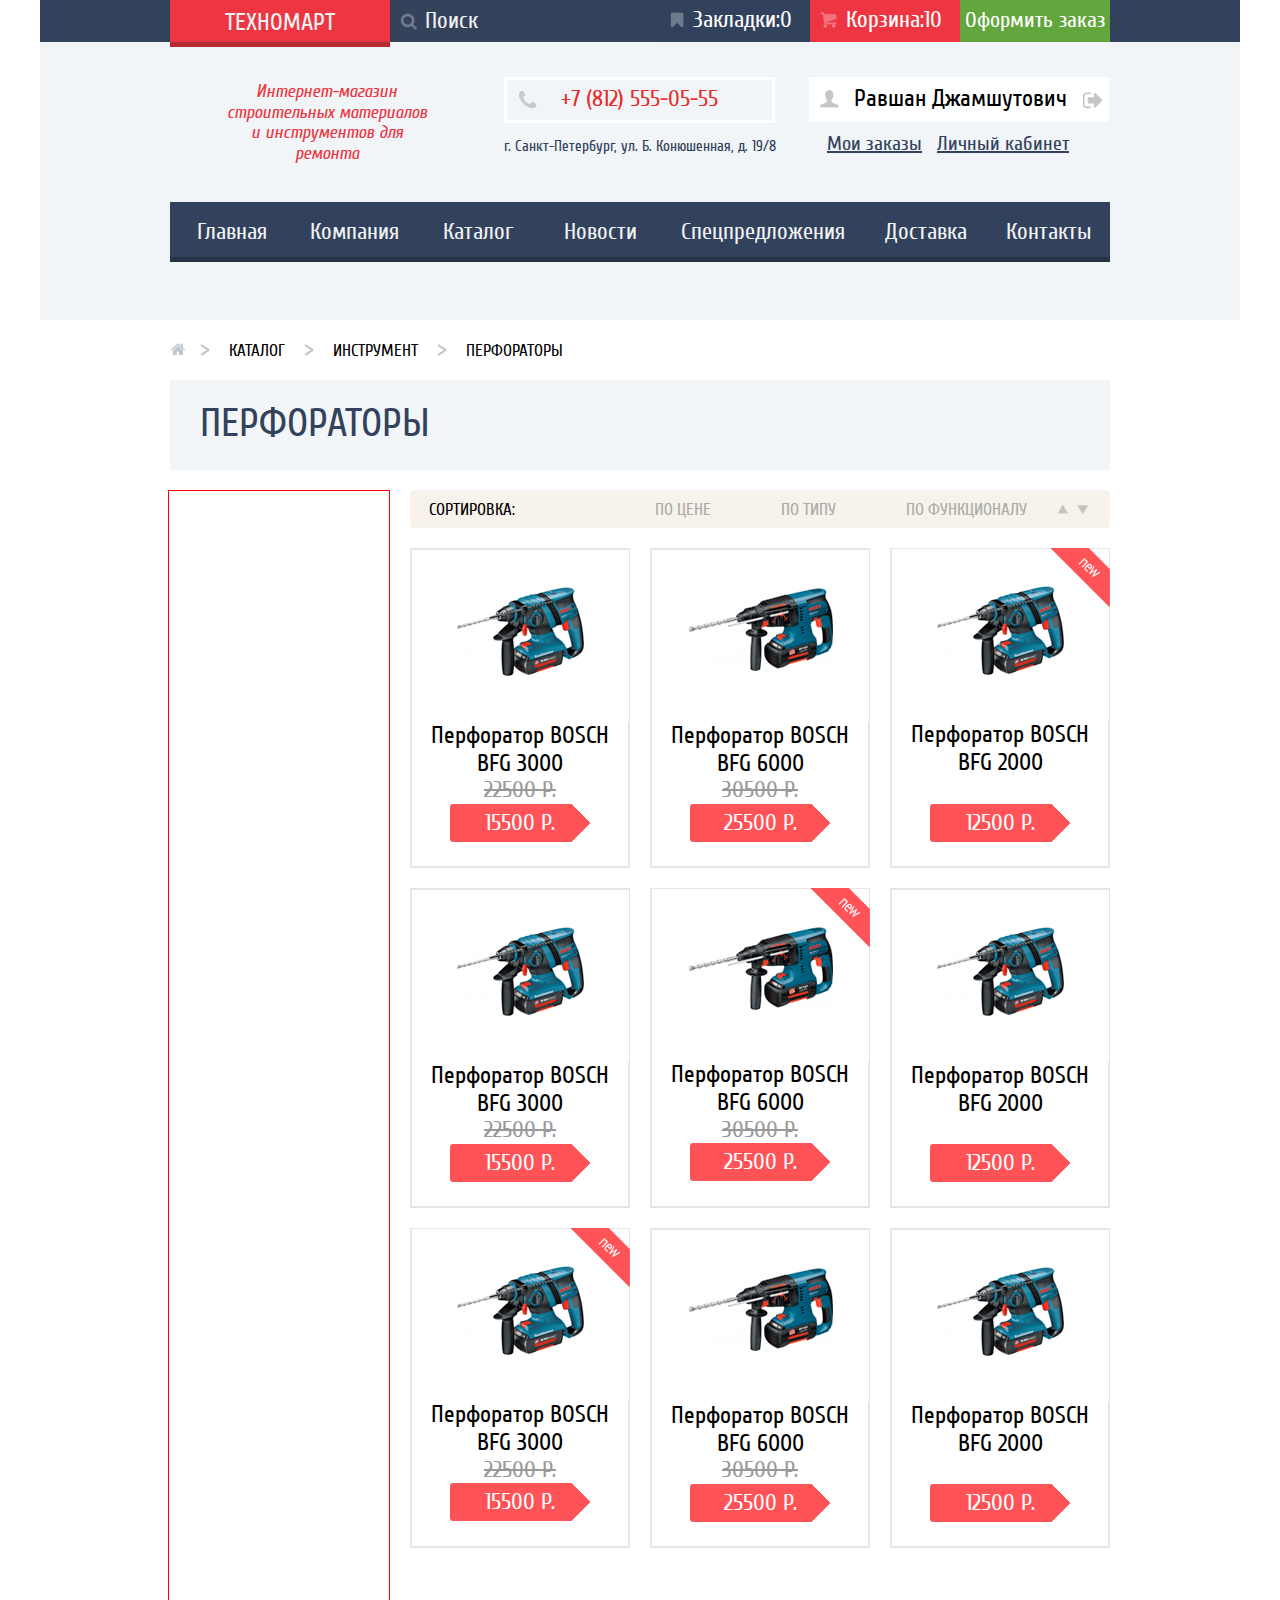
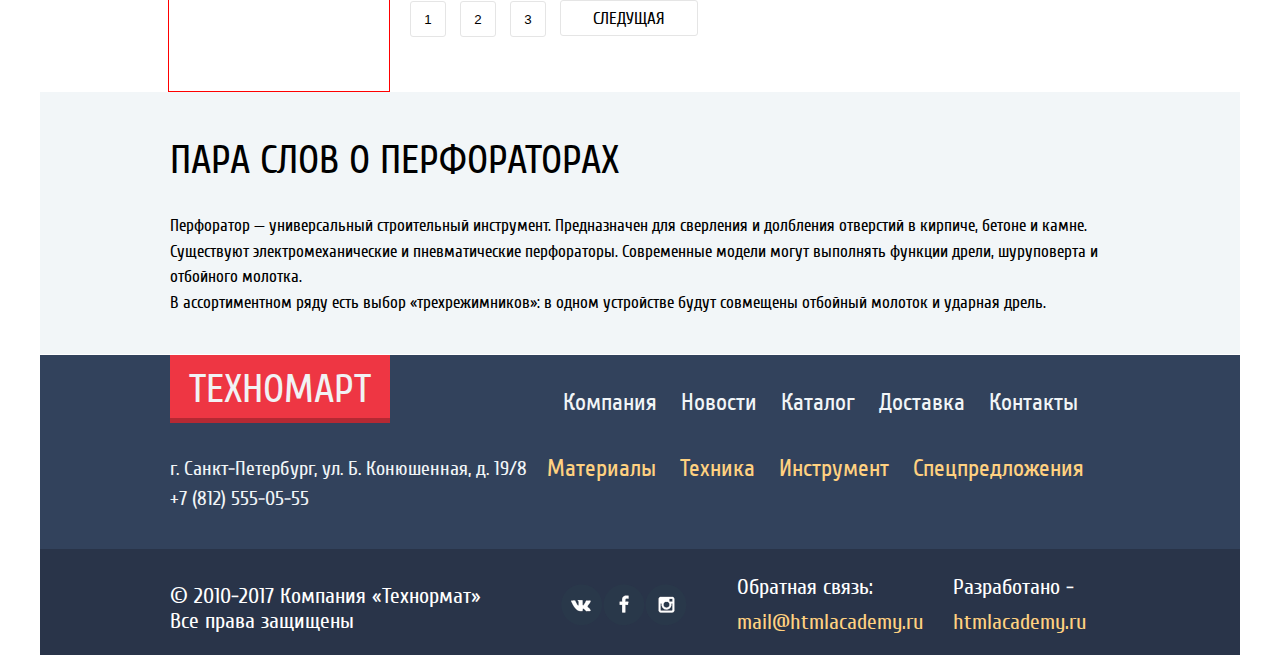
==== commit 5aeb4879: "catalogJS" ====
--- a/catalog.html
+++ b/catalog.html
@@ -300,8 +300,14 @@
 								<div class="price">12500 Р.</div>
 							</div>	
 						</a>	
+					</div>
+					<div class="cataloglist clearfix">
+						<button class="cataloglistbtn1">1</button>
+						<button class="cataloglistbtn2">2</button>
+						<button class="cataloglistbtn3">3</button>
+						<button class="cataloglistbtn4">следущая</button>
 					</div>			
-				</div>	
+				</div>					
 		</article>
 		<section class="inform clearfix">
 			<div class="word">
--- a/css/style.css
+++ b/css/style.css
@@ -1915,6 +1915,97 @@
 .itemcatalog:nth-child(3n+4) {
 	margin-right: 0px;
 }
+.cataloglist {
+	width: 700px;
+	padding-top: 32px;
+}
+.cataloglistbtn1 {
+	width: 36px;
+	height: 36px;
+	background-color: #ffffff;
+	border-radius: 3px;
+	margin-right: 10px;
+	border: 1px solid #e5e5e5;
+	cursor: pointer;
+	outline: none;
+}
+.cataloglistbtn1:hover {
+	border: 1px solid #bdc6ca;
+}
+.cataloglistbtn1:active {
+	border: 1px solid #ee3643;
+}
+.cataloglistbtn1.active {
+	border: 1px solid #ee3643;
+	background-color: #ee3643;
+	color: #fef2f2;
+}
+.cataloglistbtn2 {
+	width: 36px;
+	height: 36px;
+	background-color: #ffffff;
+	border-radius: 3px;
+	margin-right: 10px;
+	border: 1px solid #e5e5e5;
+	cursor: pointer;
+	outline: none;
+}
+.cataloglistbtn2:hover {
+	border: 1px solid #bdc6ca;
+}
+.cataloglistbtn2:active {
+	border: 1px solid #ee3643;
+}
+.cataloglistbtn2.active {
+	border: 1px solid #ee3643;
+	background-color: #ee3643;
+	color: #fef2f2;
+}
+.cataloglistbtn3 {
+	width: 36px;
+	height: 36px;
+	background-color: #ffffff;
+	border-radius: 3px;
+	margin-right: 10px;
+	border: 1px solid #e5e5e5;
+	cursor: pointer;
+	outline: none;
+}
+.cataloglistbtn3:hover {
+	border: 1px solid #bdc6ca;
+}
+.cataloglistbtn3:active {
+	border: 1px solid #ee3643;
+}
+.cataloglistbtn3.active {
+	border: 1px solid #ee3643;
+	background-color: #ee3643;
+	color: #fef2f2;
+}
+.cataloglistbtn4 {
+	width: 138px;
+	height: 36px;
+	background-color: #ffffff;
+	border-radius: 3px;
+	border: 1px solid #e5e5e5;
+	font-family: "cuprum";
+	font-size: 17px;
+	color: black;
+	text-transform: uppercase;	
+	cursor: pointer;
+	outline: none;
+}
+.cataloglistbtn4:hover {
+	border: 1px solid #bdc6ca;
+}
+.cataloglistbtn4:active {
+	border: 1px solid #ee3643;
+}
+.cataloglistbtn4.active {
+	border: 1px solid #ee3643;
+	background-color: #ee3643;
+	color: #fef2f2;
+}
 .inform {
 	width: 1200px;
 	height: 262px;
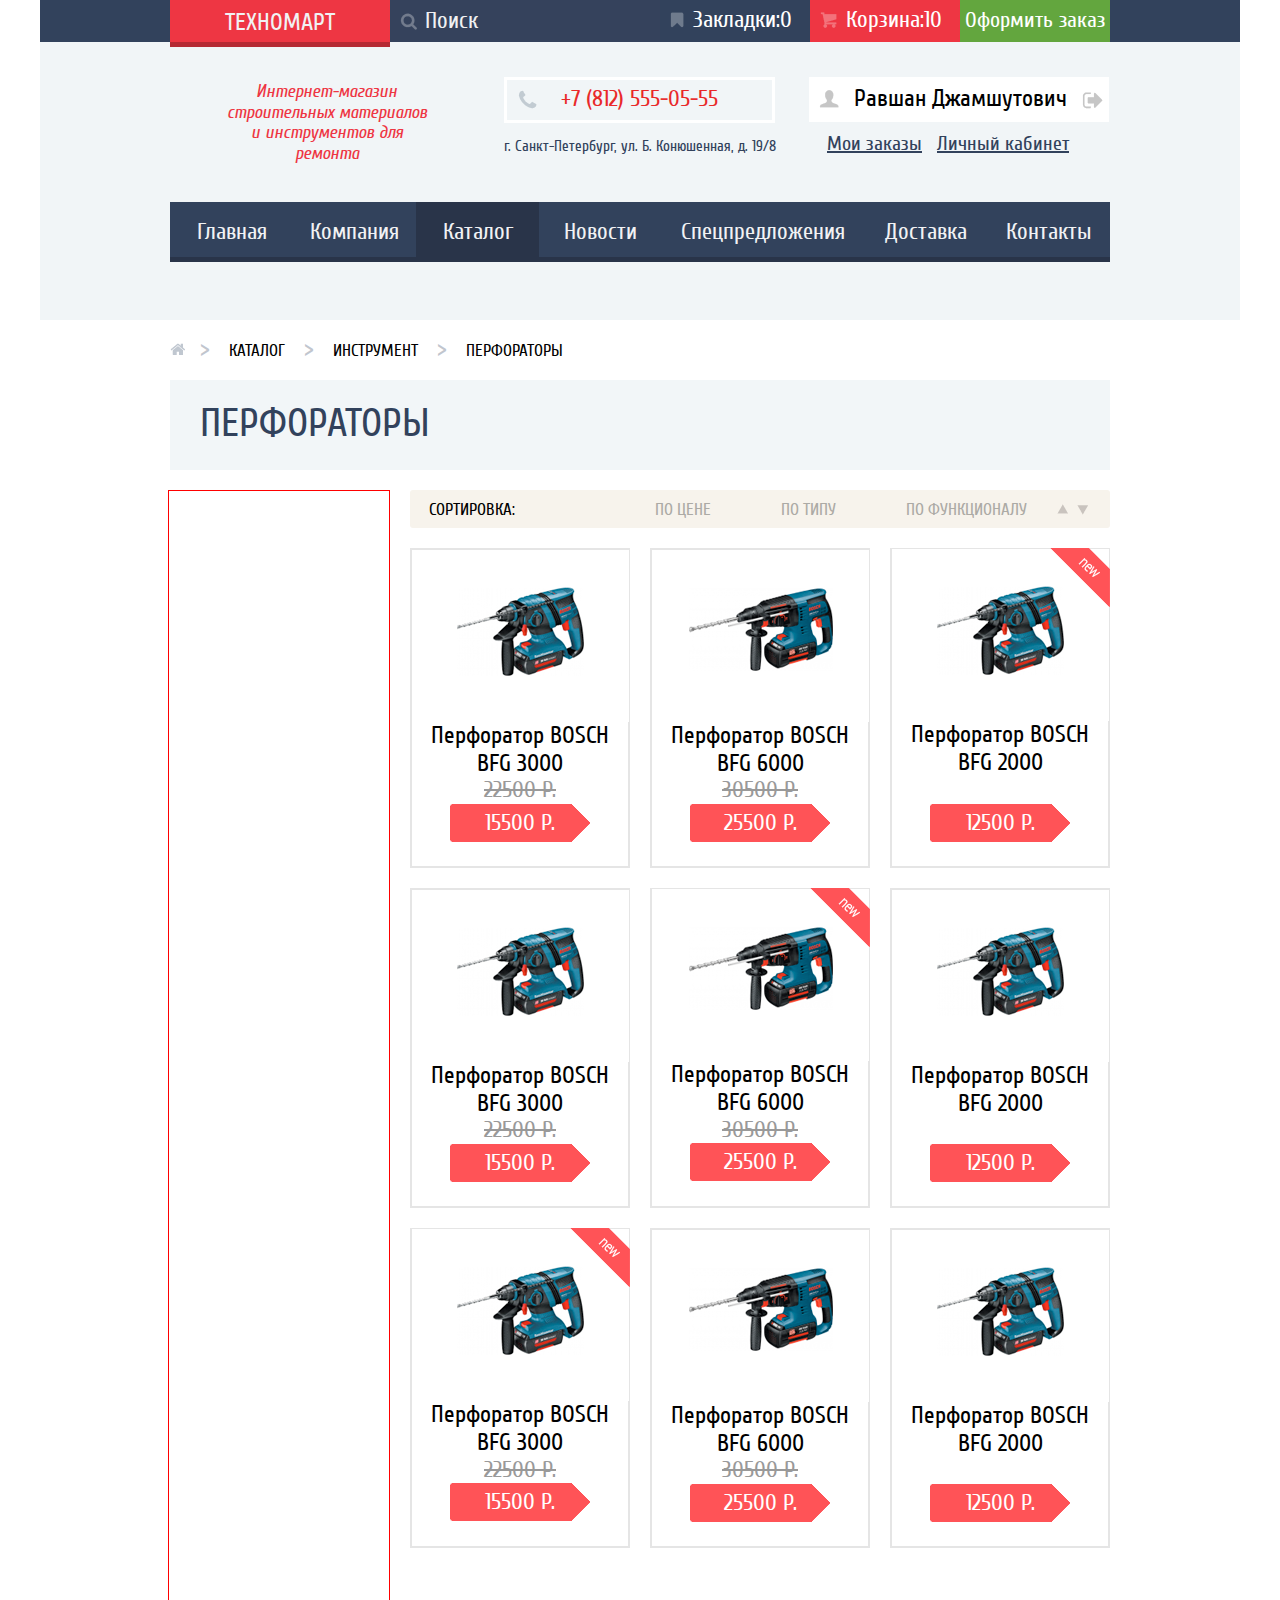
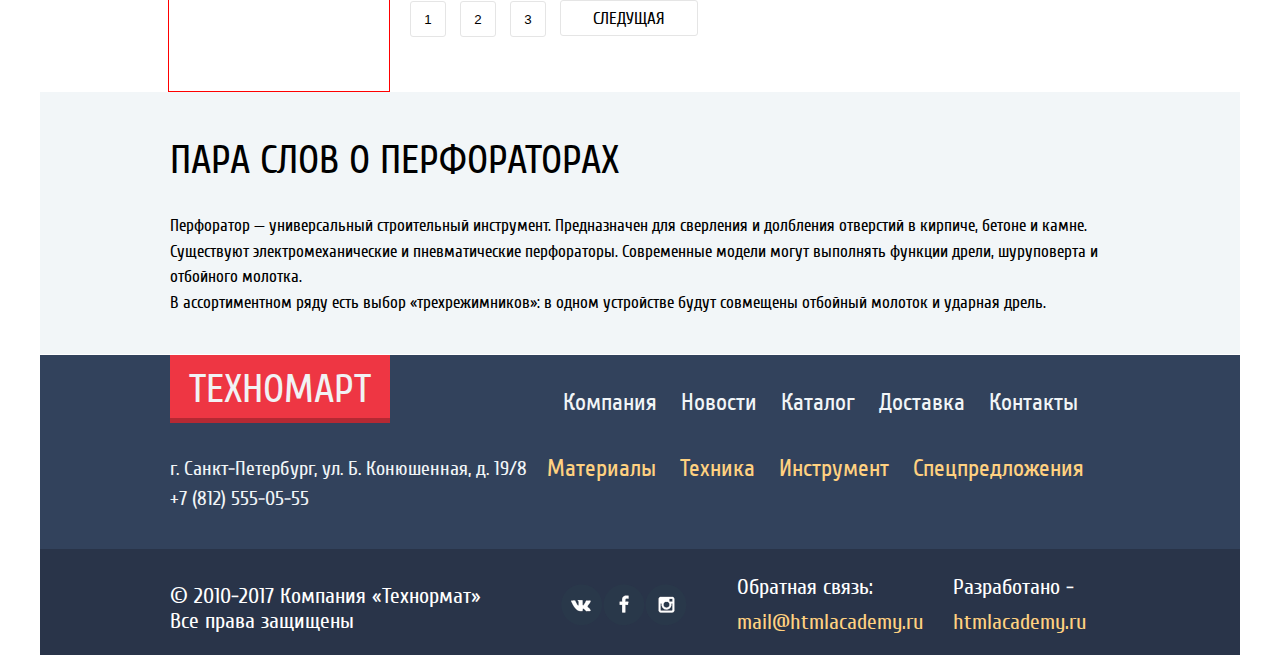
==== commit b89dd017: "yakor" ====
--- a/catalog.html
+++ b/catalog.html
@@ -65,7 +65,7 @@
 					<div class="list">Компания</div>
 				</a>
 				<a href="catalog.html">
-					<div class="list">Каталог</div>
+					<div class="list1">Каталог</div>
 				</a>
 				<a href="#">
 					<div class="list">Новости</div>
@@ -76,7 +76,7 @@
 				<a href="#">
 					<div class="list">Доставка</div>
 				</a>
-				<a href="#">
+				<a href="#contacts">
 					<div class="list">Контакты</div>
 				</a>				
 			</nav>
@@ -337,7 +337,7 @@
 						<li><a href="#">Материалы</a></li>
 						<li><a href="#">Техника</a></li>
 						<li><a href="#">Инструмент</a></li>
-						<li><a href="#">Спецпредложения</a></li>
+						<li><a href="#">Спецпредложения<a name="contacts"></a></li>
 					</ul>
 				</div>
 			</div>				
--- a/css/style.css
+++ b/css/style.css
@@ -342,6 +342,12 @@
 .list:hover {
 	background-color: #293449;
 }
+.list1 {
+	width: 123px;
+	line-height: 60px;
+	float: left;
+	background-color: #293449;
+}
 .list2 {
 	width: 202px;
 	line-height: 60px;
@@ -736,7 +742,7 @@
 	font-size: 19px;
 	line-height: 2.2em;
 	text-transform: uppercase;
-	color: #fde4e6;
+	color: #ffffff;
 	text-align: center;
 	border-radius: 3px;
 	cursor: pointer;
@@ -1119,13 +1125,13 @@
 .modalbtn1 {
 	width: 217px;
 	height: 60px;
-	padding-left: 23px;
-	background-color: #32425c;
+	padding-left: 23px;	
 	text-align: left;
 	font-family: "cuprum-bold";
 	font-size: 26px;
 	line-height: 2.3em;
-	color: #ffffff;	
+	color: #ffffff;
+	background-color: #32425c;
 	border-top: 1px solid #405069;
 	border-bottom: 1px solid #293449;
 	cursor: pointer;	
@@ -1134,10 +1140,11 @@
 	background-color: #293449;
 }
 .modalbtn1.active {
-	background-color: #ffffff;
 	color: #32425c;
+	background-color: #ffffff;	
 	border-top: 1px solid #ffffff;
 	border-bottom: 1px solid #ffffff;
+
 }
 .modalbtn2 {
 	width: 217px;
@@ -1198,10 +1205,10 @@
 	background-position: 233px 78px;
 	background-repeat: no-repeat;
 }
-.window1.show{
+.window1.show {
 	display: block;		
 }
-.window1.hide{
+.window1.hide {
 	display: none;		
 }	
 .window2 {	
@@ -1217,10 +1224,10 @@
 	background-position: 320px 78px;
 	background-repeat: no-repeat;
 }
-.window2.show{
+.window2.show {
 	display: block;		
 }
-.window2.hide{
+.window2.hide {
 	display: none;		
 }
 .window3 {	
@@ -1236,10 +1243,10 @@
 	background-position: 233px 78px;
 	background-repeat: no-repeat;
 }
-.window3.show{
+.window3.show {
 	display: block;		
 }
-.window3.hide{
+.window3.hide {
 	display: none;		
 }
 .windowtext1 {
@@ -1322,7 +1329,7 @@
 	text-align: center;
 	text-transform: uppercase;
 	line-height: 2.1em;
-	color: #fde4e6;
+	color: #ffffff;
 	cursor: pointer;
 	border: none;
 	outline: none;
@@ -1343,7 +1350,7 @@
 	text-align: center;
 	text-transform: uppercase;
 	line-height: 2.1em;
-	color: #fde4e6;
+	color: #ffffff;
 	cursor: pointer;
 	border: none;
 	outline: none;
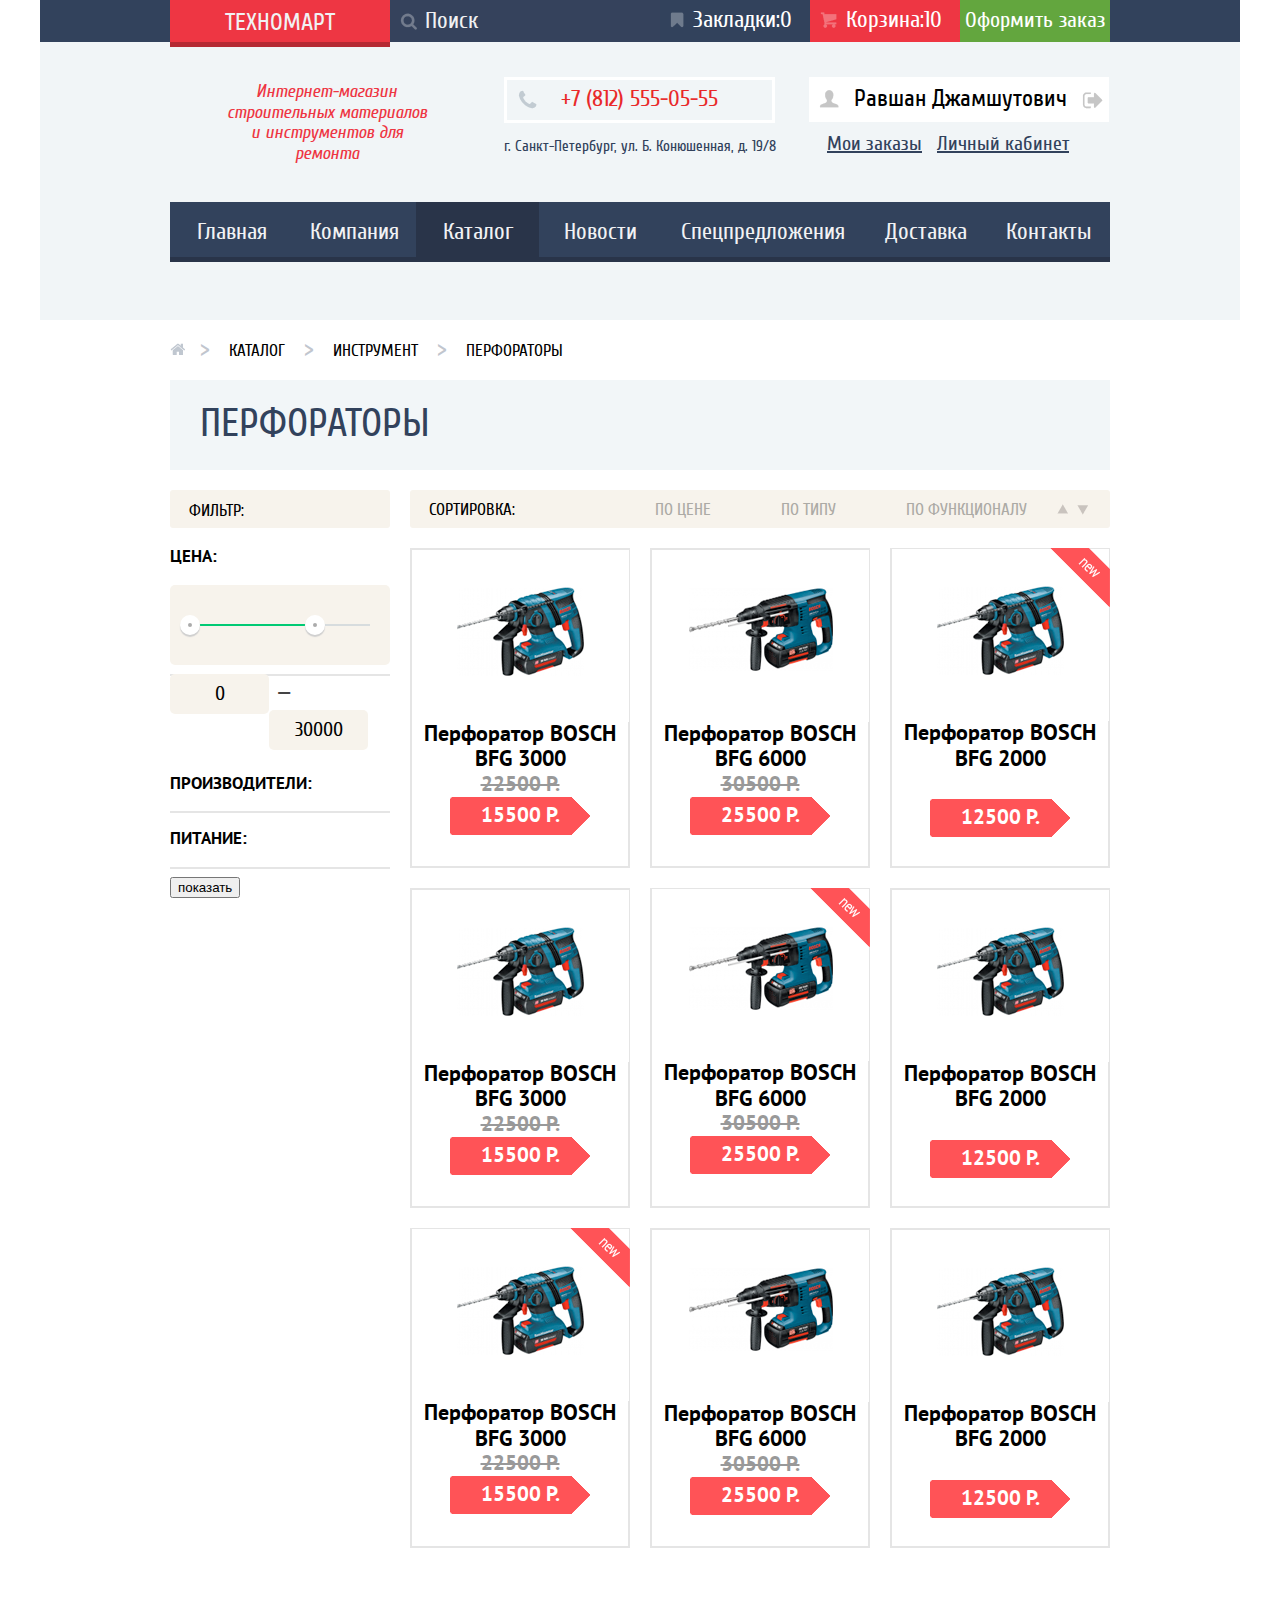
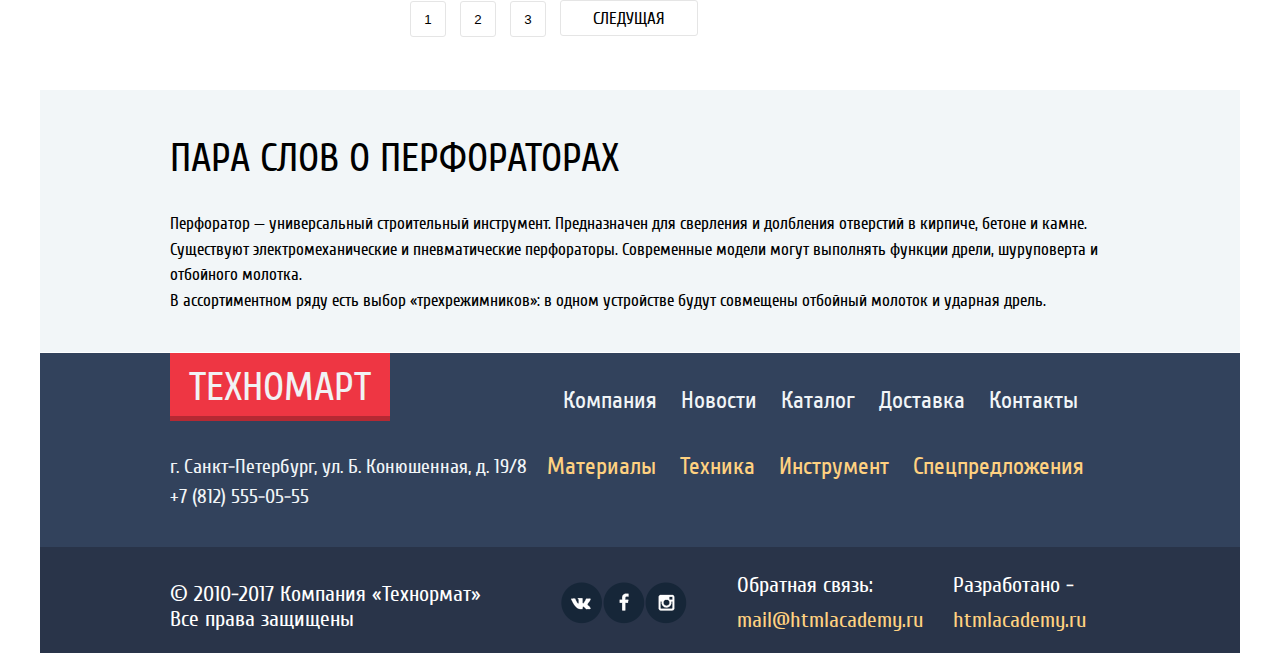
==== commit a594172c: "categore" ====
--- a/catalog.html
+++ b/catalog.html
@@ -98,7 +98,34 @@
 			</div>
 			<div class="market">
 				<div class="category">
-
+					<div class="filter">фильтр:</div>
+					<p>цена:</p>
+					<form action="form.php" method="GET">
+						<div class="range-filter">
+							<div class="range-controls">
+								<div class="scale">
+									<div class="bar"></div>
+								</div>
+								<div class="toggle toggle-min"></div>
+								<div class="toggle toggle-max"></div>
+							</div>
+							<div class="price-controls">
+								<label class="min-price">
+									<input name="min-price" type="text" value="0">
+								</label>
+								<div class="delimiter">&mdash;</div>								
+								<label class="max-price">
+									<input name="max-price" type="text" value="30000">
+								</label>
+							</div>
+						</div>
+					</form>
+					<hr>
+					<p>производители:</p>
+					<hr>
+					<p>питание:</p>
+					<hr>
+					<button>показать</button>
 				</div>
 				<div class="catalog">
 					<div class="sorting">
--- a/css/style.css
+++ b/css/style.css
@@ -9,6 +9,10 @@
 @font-face {
 	font-family: "cuprum-bold";
 	src: url("../css/cuprum-bold.ttf");
+}
+@font-face {
+	font-family: "pt-sans-bold";
+	src: url("../css/pt-sans-bold.ttf");
 }
 html {
 	margin: 0px;
@@ -781,7 +785,7 @@
 	padding: 0px;
 	background-color: #63a63e;
 	color: #ffffff;
-	font-family: "cuprum";
+	font-family: "pt-sans-bold";
 	font-size: 19px;
 	text-align: center;
 	text-transform: uppercase;
@@ -815,7 +819,7 @@
 	height: 32px;
 	background-color: #ffffff;
 	color: #32425c;
-	font-family: "cuprum";
+	font-family: "pt-sans-bold";
 	font-size: 19px;
 	text-align: center;
 	text-transform: uppercase;
@@ -889,15 +893,15 @@
 .name {
 	margin: 0px;
 	padding: 0px;
-	font-family: "cuprum";
-	font-size: 24px;
+	font-family: "pt-sans-bold";
+	font-size: 22px;
 	color: #000000;
 }
 .pricethrough {
 	margin: 0px;
 	padding: 0px;
-	font-family: "cuprum";
-	font-size: 23px;
+	font-family: "pt-sans-bold";
+	font-size: 21px;
 	color: #999999;
 	text-decoration: line-through;
 }
@@ -907,10 +911,10 @@
 	left: 38px;
 	width: 140px;
 	height: 38px;
-	font-family: "cuprum";
-	font-size: 23px;
-	text-align: center;
-	line-height: 1.7em;
+	font-family: "pt-sans-bold";
+	font-size: 21px;
+	text-align: center;
+	line-height: 1.8em;
 	color: #ffffff;
 	background-image: url("../img/price.png");
 }
@@ -937,8 +941,8 @@
 .pricethrough4 {
 	margin: 27px;
 	/*padding: 0px;*/
-	font-family: "cuprum";
-	font-size: 23px;
+	font-family: "pt-sans-bold";
+	font-size: 21px;
 	color: #999999;
 	text-decoration: line-through;
 }
@@ -1130,21 +1134,20 @@
 	font-family: "cuprum-bold";
 	font-size: 26px;
 	line-height: 2.3em;
+	color: #32425c;
+	background-color: #ffffff;	
+	border-top: 1px solid #ffffff;
+	border-bottom: 1px solid #ffffff;	
+	cursor: pointer;	
+}
+.modalbtn1.hide {	
 	color: #ffffff;
 	background-color: #32425c;
 	border-top: 1px solid #405069;
 	border-bottom: 1px solid #293449;
-	cursor: pointer;	
-}
-.modalbtn1:hover {
+}
+.modalbtn1.hide:hover {
 	background-color: #293449;
-}
-.modalbtn1.active {
-	color: #32425c;
-	background-color: #ffffff;	
-	border-top: 1px solid #ffffff;
-	border-bottom: 1px solid #ffffff;
-
 }
 .modalbtn2 {
 	width: 217px;
@@ -1193,7 +1196,7 @@
 	border-bottom: 1px solid #ffffff;
 }
 .window1 {	
-	display: none;
+	display: block;
 	position: relative;
 	top: 10px;
 	left: 240px;
@@ -1205,9 +1208,6 @@
 	background-position: 233px 78px;
 	background-repeat: no-repeat;
 }
-.window1.show {
-	display: block;		
-}
 .window1.hide {
 	display: none;		
 }	
@@ -1755,15 +1755,105 @@
 	text-transform: uppercase;
 }
 .market {
-	width: 944px;	
+	width: 940px;	
 	margin: 0px auto;	
 }
 .category {
 	width: 220px;
 	height: 1200px;
 	float: left;
-	border: 1px solid red;
+	/*border: 1px solid red;*/
 	margin-right: 20px; 
+}
+.filter {
+	width: 201px;
+	height: 27px;
+	float: left;
+	background-color: #f7f3ec;
+	border-radius: 3px;
+	margin-bottom: 20px;
+	font-family: "cuprum";
+	font-size: 17px;	
+	color: black;
+	text-transform: uppercase;
+	padding-left: 19px;
+	padding-top: 11px;
+}
+.category > p {
+	font-family: "pt-sans-bold";
+	font-size: 17px;	
+	color: black;
+	text-transform: uppercase;
+}
+.range-filter {
+	width: 220px;	
+}
+.range-controls {
+	position: relative;
+	height: 41px;
+	padding-top: 39px;
+	padding-left: 20px;
+	padding-right: 20px;	
+	border-radius: 5px;
+	background-color: #f7f3ec;
+	margin-bottom: 9px;
+}
+.range-controls .scale {
+	height: 2px;
+	background-color: #d7dcde;
+}
+.range-controls .bar {
+	width: 70%;
+	height: 2px;
+	background-color: #00ca74;
+}
+.range-controls .toggle {	
+	width: 4px;
+	height: 4px;
+	border: 8px solid #fff;
+	border-radius: 50%;
+	background-color: #ababab;
+	box-shadow: 0 2px 1px 0 #cfcfcf;
+}
+.range-controls .toggle-min {
+	position: relative;
+	top: -11px;
+	left: -10px;
+}
+.toggle-min {
+	cursor: pointer;
+}
+.range-controls .toggle-max {
+	position: relative;
+	top: -31px;
+	left: 115px;
+}
+.toggle-max {
+	cursor: pointer;
+}
+.price-controls input {	
+	float: left;	
+	width: 95px;
+	height: 38px;
+	margin-bottom: 25px;
+	background-color: #f7f3ec;
+	border: none;
+	border-radius: 5px;
+	font-family: "cuprum";
+	font-size: 20px;
+	text-align: center;	
+}
+.delimiter {
+	float: left;
+	color: #444444;
+	font-family: "pt-sans-bold";
+	font-size: 20px;
+	line-height: 1.8em;
+	margin-left: 7px;
+	margin-right: 6px;
+}
+hr {
+	border: 1px solid #e5e5e5;	
 }
 .catalog {
 	width: 700px;
@@ -2040,4 +2130,4 @@
 	margin: 0px;
 	padding: 0px;
 	line-height: 1.5em;
-}
+}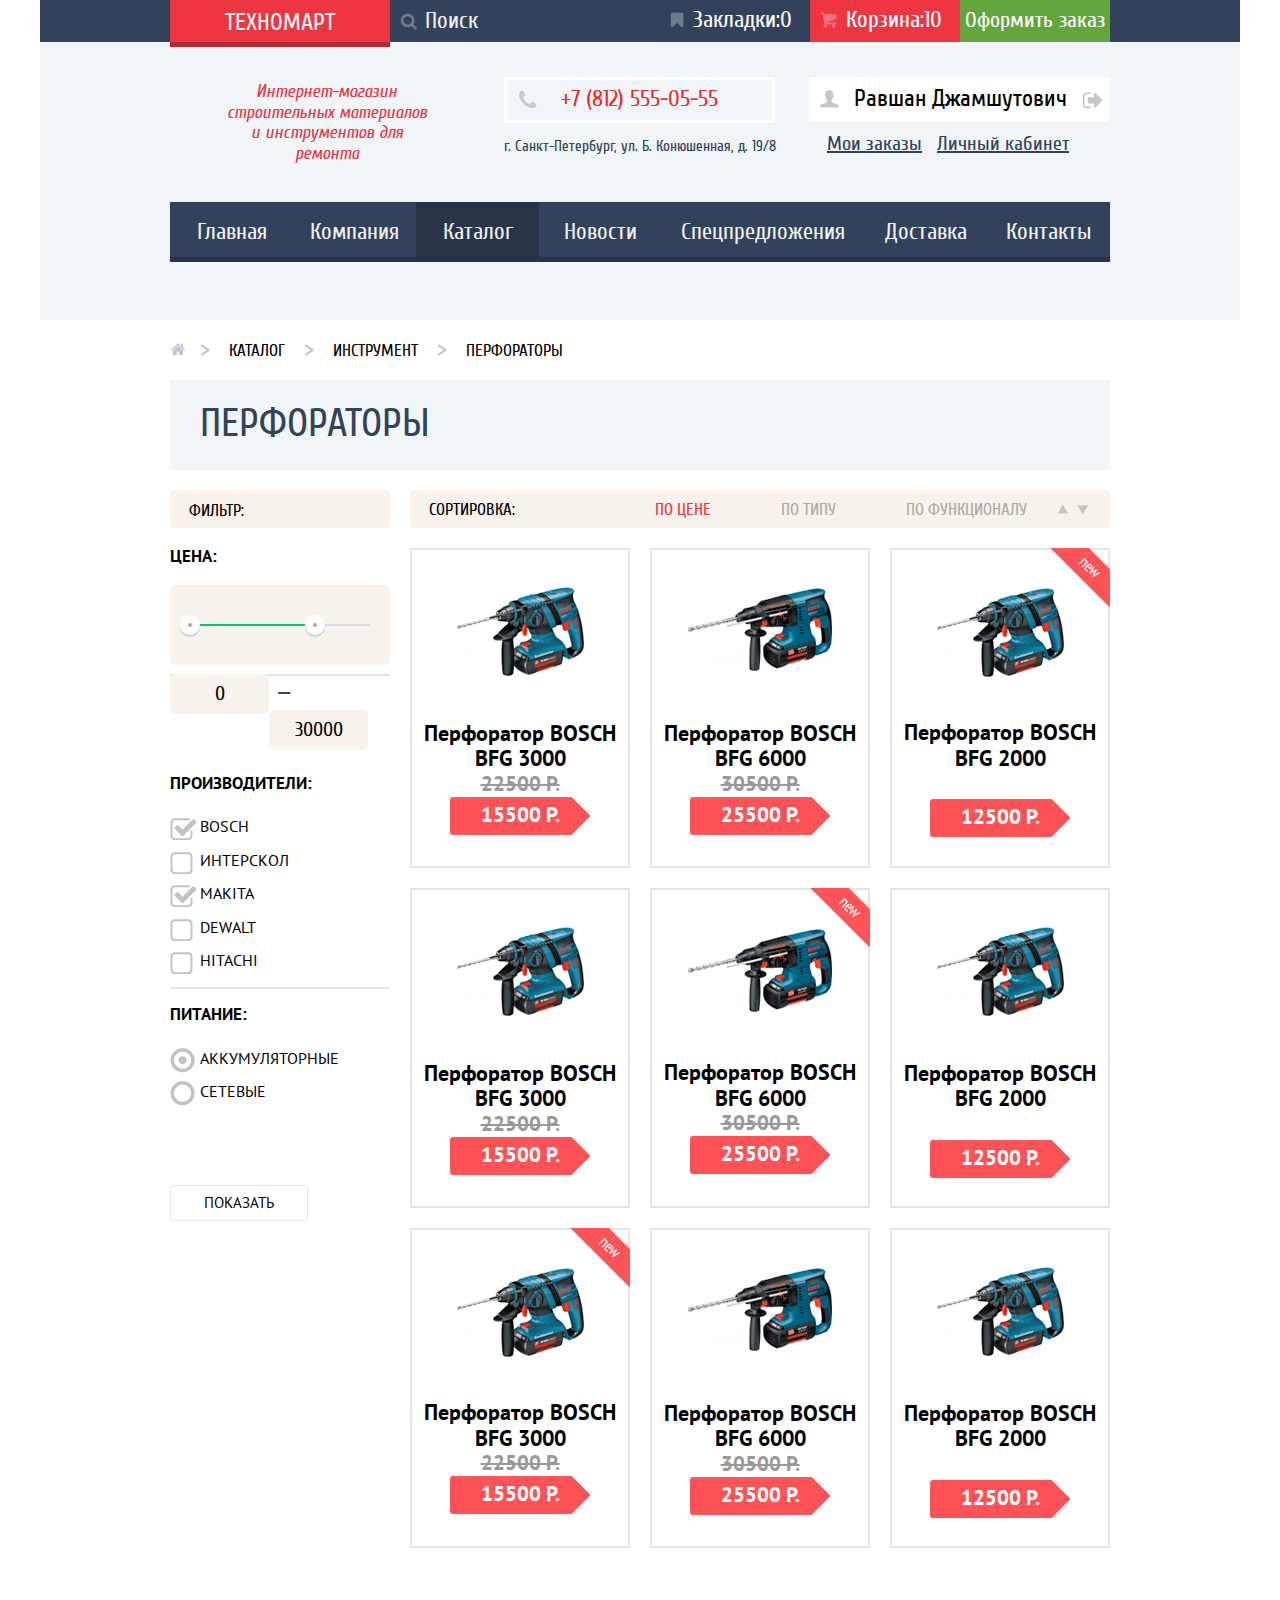
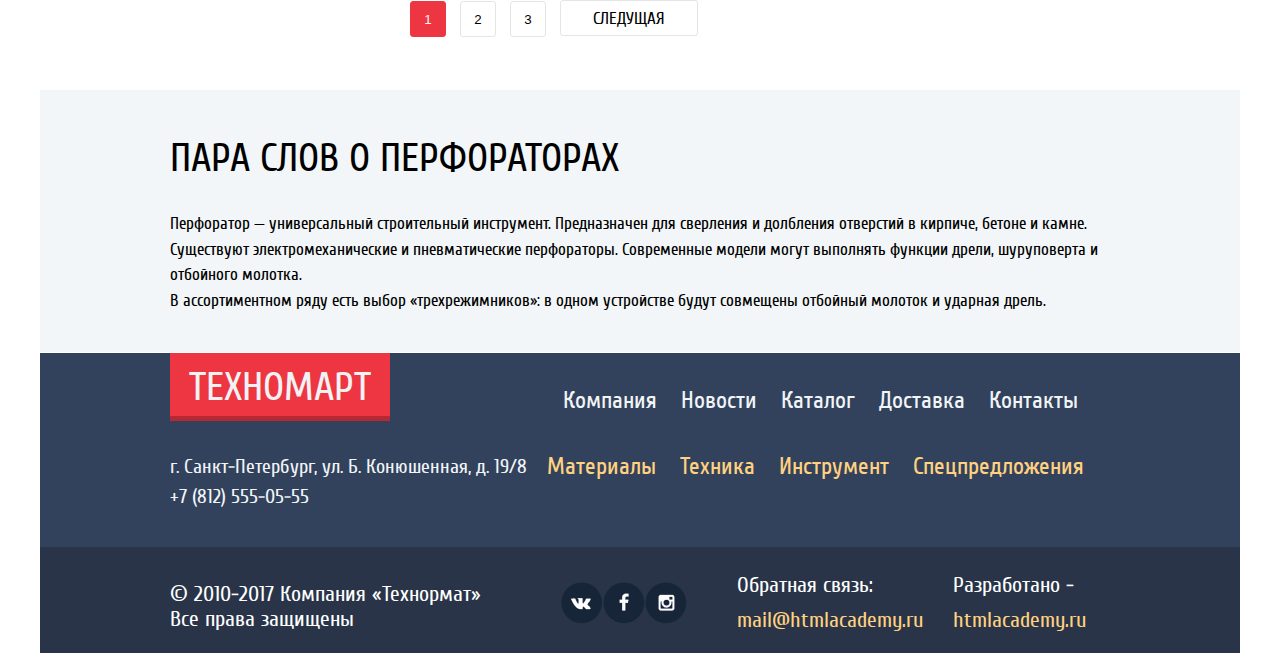
==== commit 697aa527: "yandexmap" ====
--- a/catalog.html
+++ b/catalog.html
@@ -122,10 +122,27 @@
 					</form>
 					<hr>
 					<p>производители:</p>
+					<div class="manufacturers">
+						<input name="mark1" type="checkbox" value="m1" id="mark1" class="check1" checked>
+						<label class="firm" for="mark1">bosch</label><br>
+						<input name="mark2" type="checkbox" value="m2" id="mark2" class="check2">
+						<label class="firm" for="mark2">интерскол</label><br>
+						<input name="mark3" type="checkbox" value="m3" id="mark3" class="check3" checked>
+						<label class="firm" for="mark3">makita</label><br>
+						<input name="mark4" type="checkbox" value="m4" id="mark4" class="check4">
+						<label class="firm" for="mark4">dewalt</label><br>
+						<input name="mark5" type="checkbox" value="m5" id="mark5" class="check5">
+						<label class="firm" for="mark5">hitachi</label>
+					</div>	
 					<hr>
 					<p>питание:</p>
-					<hr>
-					<button>показать</button>
+					<div class="powersupply">
+						<input name="power" type="radio" value="r1" id="mark6" class="power1" checked>
+						<label class="supply" for="mark6">аккумуляторные</label><br>
+						<input name="power" type="radio" value="r2" id="mark7" class="power2">
+						<label class="supply" for="mark7">сетевые</label><br>
+					</div>					
+					<button class="categorybtn">показать</button>
 				</div>
 				<div class="catalog">
 					<div class="sorting">
--- a/css/style.css
+++ b/css/style.css
@@ -13,6 +13,10 @@
 @font-face {
 	font-family: "pt-sans-bold";
 	src: url("../css/pt-sans-bold.ttf");
+}
+@font-face {
+	font-family: "pt-sans";
+	src: url("../css/pt-sans.ttf");
 }
 html {
 	margin: 0px;
@@ -763,7 +767,7 @@
 	background-color: #ba2732;
 }
 .img {
-	width: 215px;
+	width: 212px;
 	height: 170px;
 	margin: 0px auto;
 	border: 1px solid #ffffff;
@@ -926,8 +930,8 @@
 }
 .img4 {
 	position: relative;
-	top: -64px;
-	width: 215px;
+	top: -62px;
+	width: 212px;
 	height: 170px;
 	margin: 0px auto;
 	border: 1px solid #ffffff;
@@ -1299,14 +1303,18 @@
 .windowbtn:active {	
 	background-color: #ba2732;	
 }
-.info{
+.info{	
 	width: 1200px;
 	height: 538px;
 }
 .subinfo {
+	display: block;
 	width: 940px;
 	height: 800px;
 	margin: 0px auto;
+}
+.subinfo.hide {
+	display: none;
 }
 .infoleft {
 	width: 470px;
@@ -1385,7 +1393,24 @@
 }
 .map {	
 	margin-top: 10px;
-	margin-bottom: 44px;	
+	margin-bottom: 44px;
+	cursor: pointer;	
+}
+.mainmap {
+	display: none;
+	width: 940px;
+	height: 411px;
+	margin: 0px auto;
+	padding-top: 13px;	
+}
+.mainmap.active {
+	display: block;
+}
+.cross {
+	position: relative;
+	top: 0px;
+	left: 950px;
+	cursor: pointer;	
 }
 footer {
 	width: 1200px;
@@ -1761,8 +1786,7 @@
 .category {
 	width: 220px;
 	height: 1200px;
-	float: left;
-	/*border: 1px solid red;*/
+	float: left;	
 	margin-right: 20px; 
 }
 .filter {
@@ -1855,6 +1879,101 @@
 hr {
 	border: 1px solid #e5e5e5;	
 }
+.manufacturers input {
+	display: none;	
+}
+.firm {
+	position: relative;
+	padding-left: 30px;
+	font-family: "pt-sans";
+	font-size: 16px;
+	color:black;
+	text-transform: uppercase;
+	line-height: 2.1em;
+	cursor: pointer;
+}
+.firm:before {
+	position: absolute;
+	content: '';
+	top: 0px;
+	left: 0px;
+	width: 26px;
+	height: 22px;	
+	background-image: url("../img/.icon-check-off.png");	
+	background-repeat: no-repeat;
+}
+.check1:checked + .firm:before {
+	background-image: url("../img/.icon-check-on.png");	
+	background-repeat: no-repeat;
+}
+.check2:checked + .firm:before {
+	background-image: url("../img/.icon-check-on.png");	
+	background-repeat: no-repeat;
+}
+.check3:checked + .firm:before {
+	background-image: url("../img/.icon-check-on.png");	
+	background-repeat: no-repeat;
+}
+.check4:checked + .firm:before {
+	background-image: url("../img/.icon-check-on.png");	
+	background-repeat: no-repeat;
+}
+.check5:checked + .firm:before {
+	background-image: url("../img/.icon-check-on.png");	
+	background-repeat: no-repeat;
+}
+.powersupply input {
+	display: none;	
+}
+.supply {
+	position: relative;
+	padding-left: 30px;
+	font-family: "pt-sans";
+	font-size: 16px;
+	color:black;
+	text-transform: uppercase;
+	line-height: 2.1em;
+	cursor: pointer;
+}
+.supply:before {
+	position: absolute;
+	content: '';
+	top: -2px;
+	left: 0px;
+	width: 26px;
+	height: 26px;	
+	background-image: url("../img/.icon-circle.png");	
+	background-repeat: no-repeat;
+}
+.power1:checked + .supply:before {
+	background-image: url("../img/.icon-circle-dot.png");		
+	background-repeat: no-repeat;
+}
+.power2:checked + .supply:before {
+	background-image: url("../img/.icon-circle-dot.png");	
+	background-repeat: no-repeat;
+}
+.categorybtn {
+	position: relative;
+	top: 75px;
+	left: ;
+	width: 138px;
+	height: 36px;
+	border: 1px solid #e5e5e5;
+	border-radius: 3px;
+	background-color: #ffffff;
+	font-family: "pt-sans";
+	font-size: 15px;
+	color:black;
+	text-transform: uppercase;
+	cursor: pointer;
+}
+.categorybtn:hover {
+	border: 1px solid #bdc6ca;
+}
+.categorybtn:active {
+	border: 1px solid #ee3643;
+}
 .catalog {
 	width: 700px;
 	height: 1200px;
@@ -1882,8 +2001,8 @@
 	display: block;
 	float: left;
 	font-family: "cuprum";
-	font-size: 17px;	
-	color: #acaaa5;
+	font-size: 17px;
+	color: #ee3643;	
 	margin-top: 10px;
 	margin-right: 70px;
 	text-transform: uppercase;
@@ -1893,8 +2012,8 @@
 	color: black;
 	border-bottom: 1px dotted #ee3643;
 }
-.sortingtext2.active {		
-	color: #ee3643;
+.sortingtext2.hide {
+	color: #acaaa5;
 	border-bottom: none;
 }
 .sortingtext3 {
@@ -2018,24 +2137,25 @@
 }
 .cataloglistbtn1 {
 	width: 36px;
-	height: 36px;
-	background-color: #ffffff;
-	border-radius: 3px;
-	margin-right: 10px;
-	border: 1px solid #e5e5e5;
-	cursor: pointer;
-	outline: none;
-}
-.cataloglistbtn1:hover {
-	border: 1px solid #bdc6ca;
-}
-.cataloglistbtn1:active {
-	border: 1px solid #ee3643;
-}
-.cataloglistbtn1.active {
+	height: 36px;	
 	border: 1px solid #ee3643;
 	background-color: #ee3643;
 	color: #fef2f2;
+	border-radius: 3px;
+	margin-right: 10px;	
+	cursor: pointer;
+	outline: none;
+}
+.cataloglistbtn1:hover {
+	border: 1px solid #bdc6ca;
+}
+.cataloglistbtn1:active {
+	border: 1px solid #ee3643;
+}
+.cataloglistbtn1.hide {
+	background-color: #ffffff;
+	border: 1px solid #e5e5e5;
+	color:black;
 }
 .cataloglistbtn2 {
 	width: 36px;
